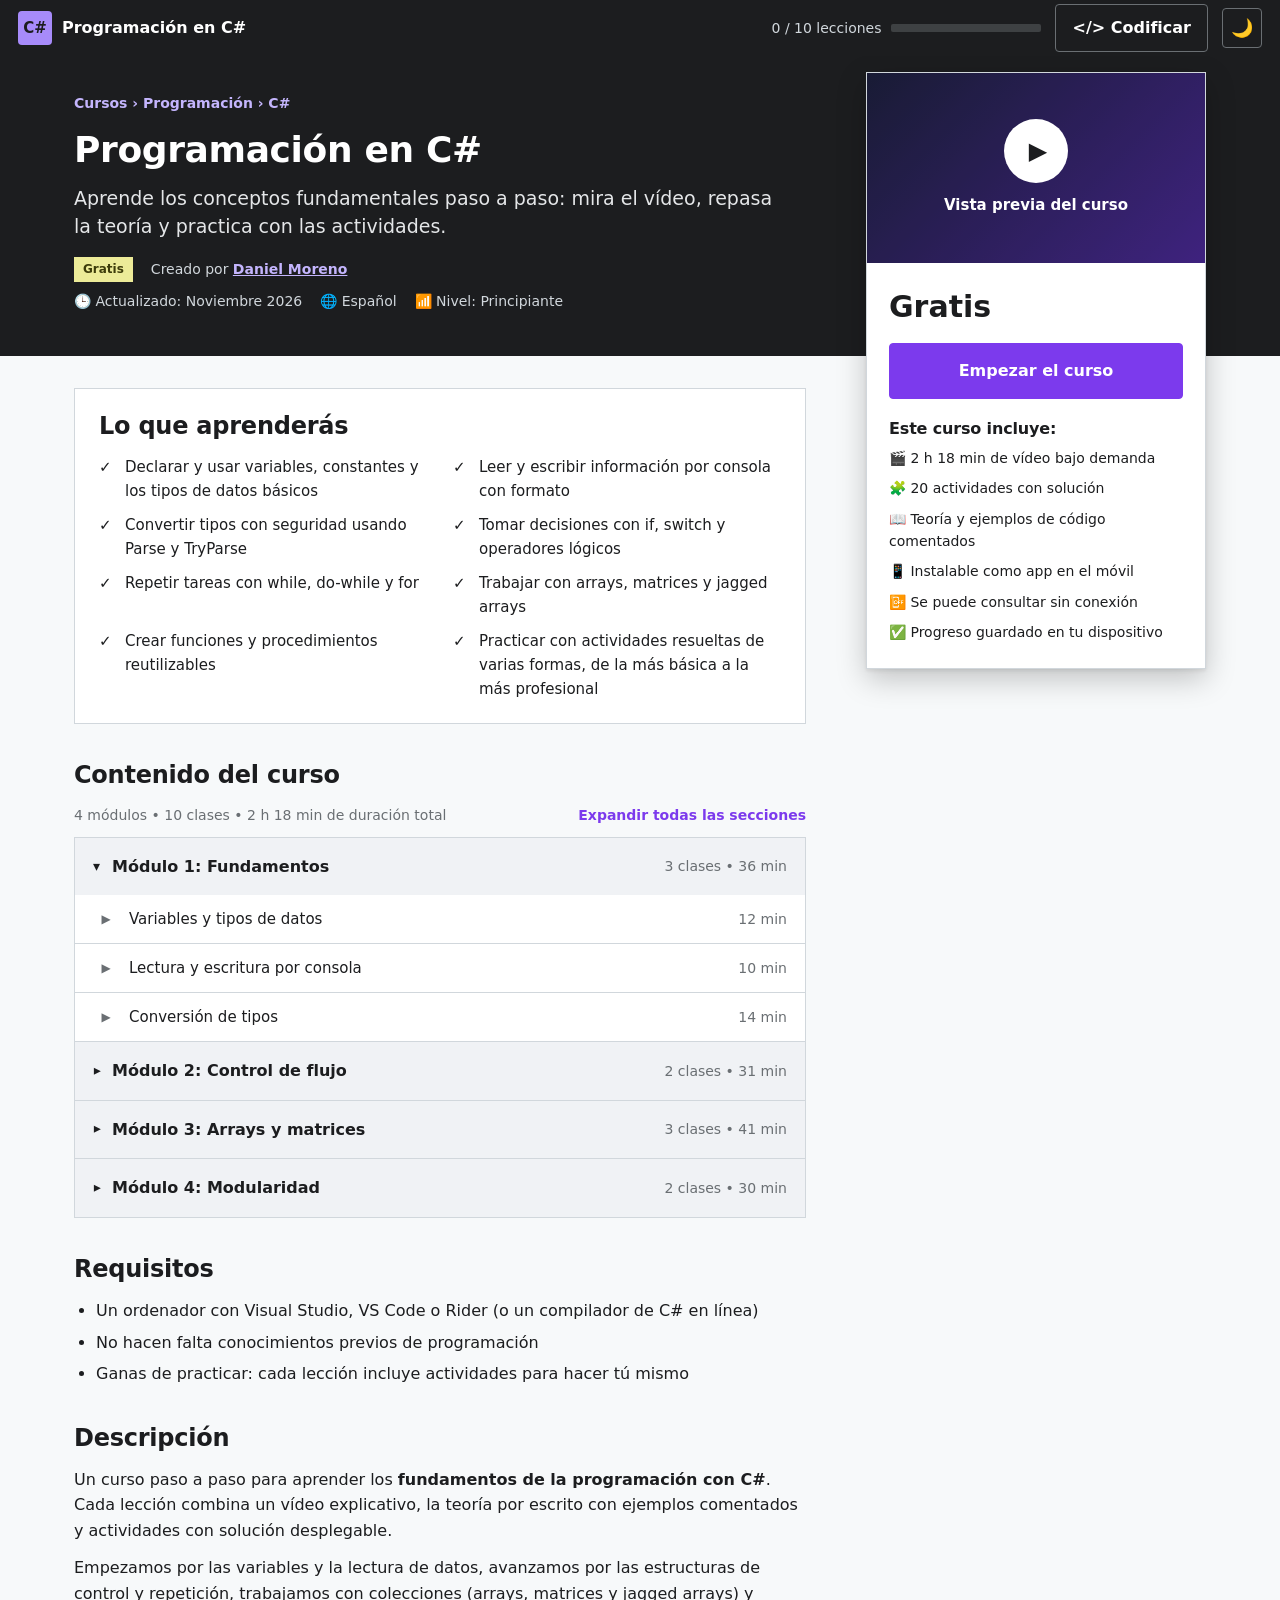
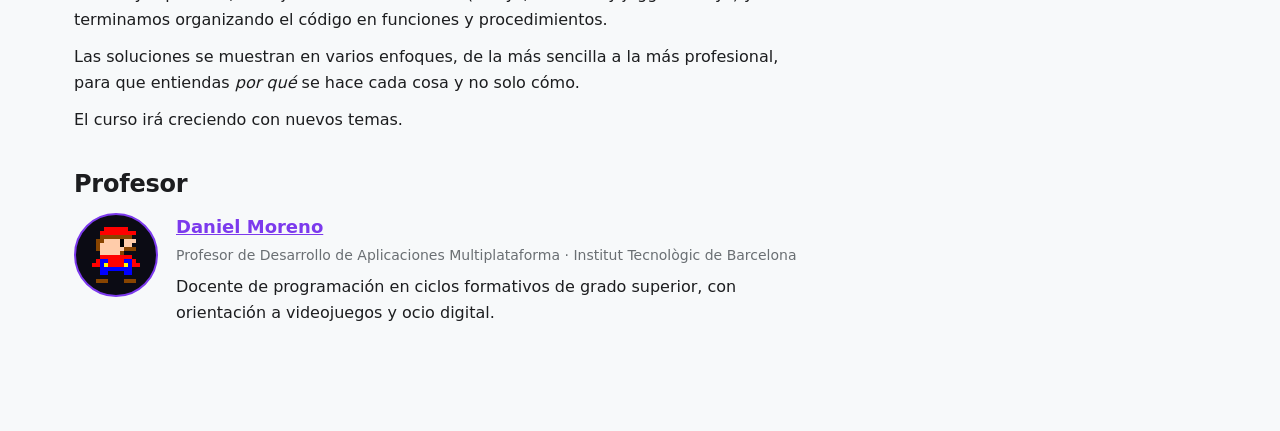
==== index.html @ 10cb99f5 "Perfil arcade del profesor: Mario, sonido de moneda y barras de estadísticas Co-Authored-By: Claude " ====
<!DOCTYPE html>
<html lang="es" data-theme="light">
<head>
  <meta charset="utf-8">
  <meta name="viewport" content="width=device-width, initial-scale=1">
  <title>Programación en C# · Curso</title>
  <meta name="description" content="Curso de programación en C# con vídeos, teoría y actividades resueltas.">
  <!-- PWA: manifiesto (nombre, iconos, colores) + iconos para navegador e iOS -->
  <link rel="manifest" href="manifest.webmanifest">
  <meta name="theme-color" content="#1c1d1f">
  <link rel="icon" href="icons/favicon.svg" type="image/svg+xml">
  <link rel="apple-touch-icon" href="icons/apple-touch-icon.png">
  <meta name="mobile-web-app-capable" content="yes">
  <meta name="apple-mobile-web-app-capable" content="yes">
  <meta name="apple-mobile-web-app-title" content="Prog. C#">
  <link rel="stylesheet" href="css/styles.css">
  <link rel="stylesheet" href="css/theme.css">
  <link rel="stylesheet" href="css/home.css">
  <link rel="stylesheet" href="css/playground.css">
  <link rel="stylesheet" href="css/codeview.css">
  <link rel="stylesheet" href="css/profile.css">
</head>
<body>
  <!--
    El HTML solo define el ESQUELETO (cabecera, menú lateral y zona de contenido).
    Todo lo demás se genera con JavaScript a partir de data/course.js.
    Ventaja: añadir una lección = editar un archivo de datos, no maquetar HTML.
  -->
  <header class="topbar">
    <button class="icon-btn" id="menuBtn" type="button" aria-label="Abrir índice del curso" aria-expanded="false">☰</button>
    <a class="brand" href="#inicio" aria-label="Ir a la página del curso">
      <div class="brand-logo" aria-hidden="true">C#</div>
      <div class="brand-title" id="brandTitle">Curso</div>
    </a>
    <div class="topbar-spacer"></div>
    <div class="progress-wrap" title="Progreso del curso">
      <span class="progress-label" id="progressLabel">0 / 0</span>
      <div class="progress" role="progressbar" aria-label="Progreso del curso" aria-valuemin="0" aria-valuemax="100" aria-valuenow="0" id="progressBar"><span id="progressFill"></span></div>
    </div>
    <a class="btn code-btn" id="codeBtn" href="#codificar" title="Abrir el editor de C# a pantalla completa">&lt;/&gt; Codificar</a>
    <button class="btn install-btn" id="installBtn" type="button" hidden>⬇ Instalar app</button>
    <button class="icon-btn" id="themeBtn" type="button" aria-label="Cambiar entre tema claro y oscuro">🌙</button>
  </header>

  <!-- Página de inicio del curso (estilo Udemy). Se rellena desde app.js -->
  <div id="home" class="home" hidden></div>

  <!-- Vista «Codificar»: editor de C# a pantalla completa (js/codeview.js) -->
  <div id="codeview" class="codeview" hidden></div>

  <div class="layout">
    <nav class="sidebar" id="sidebar" aria-label="Índice del curso">
      <div class="sidebar-head"><a class="back-home" href="#inicio">← Página del curso</a><h2>Contenido del curso</h2><p class="course-sub" id="courseSub"></p></div>
      <div id="modules"></div>
      <div class="sidebar-foot">
        <button class="link-btn" id="resetBtn" type="button">Reiniciar mi progreso</button>
      </div>
    </nav>
    <div class="backdrop" id="backdrop"></div>

    <main class="content" id="content" tabindex="-1">
      <div class="content-inner" id="lesson">
        <noscript>Esta web necesita JavaScript para mostrar el curso.</noscript>
      </div>
    </main>

    <!-- Panel "Practicar": editor + consola de C# en el lateral derecho (js/playground.js) -->
    <aside class="playground" id="playground" aria-label="Editor de C#" hidden>
      <div class="pg-resize" id="pgResize" role="separator" aria-orientation="vertical" aria-label="Cambiar ancho del panel"></div>
      <div class="pg-head">
        <strong>▶ Probar código</strong>
        <span class="pg-spacer"></span>
        <button class="btn pg-expand" id="pgExpand" type="button" title="Abrir este código en el editor a pantalla completa">↗ Codificar</button>
        <button class="btn primary pg-run" id="pgRun" type="button" title="Ejecutar (Ctrl+Intro)">▶ Ejecutar</button>
        <button class="icon-btn pg-x" id="pgClose" type="button" aria-label="Cerrar el editor">✕</button>
      </div>
      <div class="pg-editor">
        <pre class="pg-hl" id="pgHl" aria-hidden="true"></pre>
        <textarea id="pgCode" spellcheck="false" autocomplete="off" autocapitalize="off" aria-label="Código C#"></textarea>
      </div>
      <details class="pg-stdin" id="pgStdinBox">
        <summary>Entrada del programa (para <code>Console.ReadLine</code>)</summary>
        <textarea id="pgStdin" rows="3" spellcheck="false" placeholder="Una línea por cada ReadLine()…"></textarea>
      </details>
      <div class="pg-out-head"><span>Salida</span><span id="pgMeta"></span><button class="link-btn" id="pgReset" type="button">Borrar código</button></div>
      <pre class="pg-out" id="pgOut" aria-live="polite">Pulsa «Ejecutar» (o Ctrl+Intro) para compilar y ejecutar tu código.</pre>
      <div class="pg-foot">El código se envía a un servicio externo (Judge0) para compilarse. No escribas datos personales.</div>
    </aside>
  </div>

  <!-- Orden importante: primero los datos (COURSE) y después la lógica que los usa -->
  <script src="data/course.js"></script>
  <script src="js/editor-kit.js"></script>
  <script src="js/codeview.js"></script>
  <script src="js/profile.js"></script>
  <script src="js/app.js"></script>
  <script src="js/playground.js"></script>
</body>
</html>
---- css/styles.css ----
/* =====================================================================
   css/styles.css
   Idea clave: TODOS los colores son variables CSS (--nombre).
   Para el modo oscuro solo redefinimos las variables en [data-theme="dark"].
   Así no hay que duplicar reglas: cambiar de tema = cambiar un atributo.
   ===================================================================== */

:root {
  --bg: #f6f7fb;
  --surface: #ffffff;
  --surface-2: #eef0f7;
  --text: #1c2033;
  --muted: #5d647d;
  --border: #dde1ee;
  --accent: #4f46e5;
  --accent-soft: #e8e7fd;
  --ok: #138a52;
  --ok-soft: #dcf5e8;
  --warn: #b45309;
  --warn-soft: #fdf0d9;
  --code-bg: #14172b;
  --code-text: #e6e9f5;
  --tok-kw: #c4a2ff;
  --tok-str: #8fe0a7;
  --tok-num: #ffb86b;
  --tok-com: #7a82a6;
  --tok-type: #7dd3fc;
  --tok-fn: #ffe08a;
  --radius: 12px;
  --header-h: 60px;
  --sidebar-w: 340px;
  --shadow: 0 1px 2px rgba(20, 23, 43, 0.06), 0 4px 16px rgba(20, 23, 43, 0.05);
  color-scheme: light;
}

[data-theme="dark"] {
  --bg: #0f1120;
  --surface: #181b30;
  --surface-2: #20243d;
  --text: #e8eaf6;
  --muted: #9aa2c4;
  --border: #2b3052;
  --accent: #8b87ff;
  --accent-soft: #272a52;
  --ok: #4ade99;
  --ok-soft: #12362a;
  --warn: #fbbf5a;
  --warn-soft: #3a2c12;
  --code-bg: #0b0d1a;
  --shadow: 0 1px 2px rgba(0, 0, 0, 0.4), 0 4px 16px rgba(0, 0, 0, 0.3);
  color-scheme: dark;
}

* { box-sizing: border-box; }
html { scroll-behavior: smooth; }
body {
  margin: 0;
  background: var(--bg);
  color: var(--text);
  font: 16px/1.6 system-ui, -apple-system, "Segoe UI", Roboto, sans-serif;
}
h1, h2, h3, h4 { line-height: 1.25; margin: 0 0 .5em; }
a { color: var(--accent); }
button { font: inherit; color: inherit; cursor: pointer; }
:focus-visible { outline: 3px solid var(--accent); outline-offset: 2px; border-radius: 6px; }

/* ---------------------------- Cabecera ---------------------------- */
.topbar {
  position: sticky; top: 0; z-index: 30;
  height: var(--header-h);
  display: flex; align-items: center; gap: 14px;
  padding: 0 18px;
  background: var(--surface);
  border-bottom: 1px solid var(--border);
}
.brand { display: flex; align-items: center; gap: 10px; min-width: 0; }
.brand-logo {
  flex: none; width: 34px; height: 34px; border-radius: 9px;
  display: grid; place-items: center;
  background: var(--accent); color: #fff; font-weight: 800; font-size: 15px;
}
.brand-title { font-weight: 700; white-space: nowrap; overflow: hidden; text-overflow: ellipsis; }
.topbar-spacer { flex: 1; }

.progress-wrap { display: flex; align-items: center; gap: 10px; font-size: 14px; color: var(--muted); }
.progress { width: 150px; height: 8px; background: var(--surface-2); border-radius: 99px; overflow: hidden; }
.progress > span { display: block; height: 100%; width: 0; background: var(--ok); transition: width .4s ease; }

.icon-btn {
  width: 40px; height: 40px; border-radius: 10px;
  border: 1px solid var(--border); background: var(--surface);
  display: grid; place-items: center; font-size: 18px;
}
.icon-btn:hover { background: var(--surface-2); }
.install-btn { padding: 7px 12px; font-size: 14px; }
.install-btn[hidden] { display: none; }

/* ---------------------------- Layout ---------------------------- */
.layout { display: grid; grid-template-columns: var(--sidebar-w) 1fr; min-height: calc(100vh - var(--header-h)); }

.sidebar {
  position: sticky; top: var(--header-h);
  height: calc(100vh - var(--header-h));
  overflow-y: auto;
  background: var(--surface);
  border-right: 1px solid var(--border);
  display: flex; flex-direction: column;
}
.sidebar-head { padding: 18px 18px 8px; }
.sidebar-head h2 { font-size: 15px; text-transform: uppercase; letter-spacing: .06em; color: var(--muted); margin: 0; }

.course-sub { margin: 6px 0 4px; font-size: 14px; color: var(--muted); line-height: 1.45; }

.module { border-top: 1px solid var(--border); }
.module summary {
  list-style: none; cursor: pointer;
  display: flex; align-items: center; gap: 10px;
  padding: 14px 18px; font-weight: 700;
  background: var(--surface-2);
}
.module summary::-webkit-details-marker { display: none; }
.module summary::before { content: "▸"; color: var(--muted); transition: transform .2s; }
.module[open] summary::before { transform: rotate(90deg); }
.module .count { margin-left: auto; font-size: 13px; font-weight: 600; color: var(--muted); }

.lesson-link {
  display: flex; align-items: flex-start; gap: 12px;
  padding: 12px 18px; text-decoration: none; color: var(--text);
  border-left: 4px solid transparent;
}
.lesson-link:hover { background: var(--surface-2); }
.lesson-link.active { background: var(--accent-soft); border-left-color: var(--accent); }
.lesson-link .tick {
  flex: none; width: 22px; height: 22px; margin-top: 1px;
  border-radius: 50%; border: 2px solid var(--border);
  display: grid; place-items: center; font-size: 13px; color: transparent;
}
.lesson-link.done .tick { background: var(--ok); border-color: var(--ok); color: #fff; }
.lesson-link .info { display: flex; flex-direction: column; min-width: 0; }
.lesson-link .name { font-size: 15px; line-height: 1.35; }
.lesson-link .meta { font-size: 13px; color: var(--muted); }

.sidebar-foot { margin-top: auto; padding: 14px 18px; border-top: 1px solid var(--border); }
.link-btn { background: none; border: 0; color: var(--muted); font-size: 13px; text-decoration: underline; padding: 0; }
.link-btn:hover { color: var(--text); }

.backdrop { display: none; }

/* ---------------------------- Contenido ---------------------------- */
.content { padding: 24px; min-width: 0; }
.content-inner { max-width: 940px; margin: 0 auto; }

.crumbs { font-size: 14px; color: var(--muted); margin-bottom: 8px; }

.video-box {
  position: relative; aspect-ratio: 16 / 9;
  border-radius: var(--radius); overflow: hidden;
  background: #000; box-shadow: var(--shadow);
}
.video-box iframe { position: absolute; inset: 0; width: 100%; height: 100%; border: 0; }
.video-placeholder {
  position: absolute; inset: 0; padding: 24px; text-align: center;
  display: flex; flex-direction: column; align-items: center; justify-content: center; gap: 10px;
  background: linear-gradient(135deg, #1e2140, #2d2f6b); color: #e8eaf6;
}
.video-placeholder .play {
  width: 76px; height: 76px; border-radius: 50%;
  background: rgba(255, 255, 255, .14); display: grid; place-items: center; font-size: 32px;
}
.video-placeholder small { max-width: 460px; color: #b9bfe0; }
.video-placeholder code { background: rgba(255, 255, 255, .12); color: #fff; }
.video-tools { margin-top: 8px; font-size: 14px; }

.lesson-head { display: flex; flex-wrap: wrap; align-items: center; gap: 12px; margin: 20px 0 6px; }
.lesson-head h1 { font-size: 28px; margin: 0; flex: 1 1 320px; }

.btn {
  display: inline-flex; align-items: center; gap: 8px;
  padding: 10px 16px; border-radius: 10px;
  border: 1px solid var(--border); background: var(--surface); font-weight: 600;
  text-decoration: none; color: var(--text);
}
.btn:hover { background: var(--surface-2); }
.btn.primary { background: var(--accent); border-color: var(--accent); color: #fff; }
.btn.primary:hover { filter: brightness(1.08); background: var(--accent); }
.btn.ok { background: var(--ok-soft); border-color: var(--ok); color: var(--ok); }
.btn[aria-disabled="true"] { opacity: .4; pointer-events: none; }

.goals { background: var(--surface); border: 1px solid var(--border); border-radius: var(--radius); padding: 14px 20px; margin: 14px 0; }
.goals h3 { font-size: 15px; margin-bottom: 6px; }
.goals ul { margin: 0; padding-left: 20px; }

/* Pestañas */
.tabs { display: flex; gap: 4px; border-bottom: 2px solid var(--border); margin-top: 24px; }
.tab {
  background: none; border: 0; padding: 12px 18px; font-weight: 700; color: var(--muted);
  border-bottom: 3px solid transparent; margin-bottom: -2px;
}
.tab:hover { color: var(--text); }
.tab[aria-selected="true"] { color: var(--accent); border-bottom-color: var(--accent); }
.tab .badge { margin-left: 6px; background: var(--accent-soft); color: var(--accent); border-radius: 99px; padding: 1px 8px; font-size: 13px; }

.panel { padding: 22px 0; }
.panel[hidden] { display: none; }

/* Teoría */
.theory h4 { margin-top: 1.4em; }
.theory ul, .theory ol { padding-left: 22px; }
.theory li { margin: 4px 0; }
.theory code, .statement code, .note code {
  background: var(--surface-2); border: 1px solid var(--border);
  padding: 1px 6px; border-radius: 6px; font-size: .9em;
}
code, pre, kbd { font-family: ui-monospace, "Cascadia Code", "Fira Code", Consolas, monospace; }
kbd { background: var(--surface-2); border: 1px solid var(--border); border-bottom-width: 2px; border-radius: 5px; padding: 0 6px; font-size: .85em; }

.table-wrap { overflow-x: auto; margin: 14px 0; border: 1px solid var(--border); border-radius: 10px; }
table { border-collapse: collapse; width: 100%; background: var(--surface); }
th, td { padding: 10px 14px; text-align: left; border-bottom: 1px solid var(--border); font-size: 15px; vertical-align: top; }
th { background: var(--surface-2); font-size: 13px; text-transform: uppercase; letter-spacing: .04em; color: var(--muted); }
tr:last-child td { border-bottom: 0; }

.callout { background: var(--accent-soft); border-left: 4px solid var(--accent); padding: 12px 16px; border-radius: 8px; margin: 16px 0; font-size: 15px; }
.callout.warn { background: var(--warn-soft); border-left-color: var(--warn); }

.example { margin: 26px 0; }
.example h3 { font-size: 18px; }
.note { color: var(--muted); font-size: 15px; margin: 8px 0 0; }

/* Bloques de código */
.code { border-radius: 10px; overflow: hidden; background: var(--code-bg); margin: 10px 0; box-shadow: var(--shadow); }
.code-bar {
  display: flex; align-items: center; justify-content: space-between;
  padding: 6px 10px 6px 14px; background: rgba(255, 255, 255, .06);
  color: #aab1d6; font-size: 12px; letter-spacing: .06em; text-transform: uppercase;
}
.copy { background: rgba(255, 255, 255, .1); border: 0; color: #e8eaf6; border-radius: 6px; padding: 4px 10px; font-size: 12px; }
.copy:hover { background: rgba(255, 255, 255, .2); }
.code pre { margin: 0; padding: 14px 16px; overflow-x: auto; color: var(--code-text); font-size: 14px; line-height: 1.55; tab-size: 4; }
.tok-kw { color: var(--tok-kw); }
.tok-s { color: var(--tok-str); }
.tok-n { color: var(--tok-num); }
.tok-c { color: var(--tok-com); font-style: italic; }
.tok-t { color: var(--tok-type); }
.tok-f { color: var(--tok-fn); }

pre.inline-pre, pre.salida {
  background: var(--surface-2); border: 1px solid var(--border);
  padding: 10px 14px; border-radius: 8px; overflow-x: auto; font-size: 14px; margin: 10px 0;
}

/* Actividades */
.activity { background: var(--surface); border: 1px solid var(--border); border-radius: var(--radius); padding: 20px; margin-bottom: 20px; box-shadow: var(--shadow); }
.activity-head { display: flex; flex-wrap: wrap; align-items: center; gap: 10px; margin-bottom: 8px; }
.activity-head .num { font-size: 12px; font-weight: 800; letter-spacing: .08em; text-transform: uppercase; color: var(--accent); }
.activity-head h3 { margin: 0; font-size: 20px; flex: 1 1 200px; }
.level { font-size: 13px; font-weight: 700; padding: 3px 10px; border-radius: 99px; background: var(--surface-2); white-space: nowrap; }
.level.l1 { background: var(--ok-soft); color: var(--ok); }
.level.l2 { background: var(--warn-soft); color: var(--warn); }
.level.l3 { background: #fde4e4; color: #b42318; }
[data-theme="dark"] .level.l3 { background: #3d1a1a; color: #ff8a80; }
.statement p { margin: .5em 0; }
.statement ul, .statement ol { padding-left: 22px; }
.expected-label { font-size: 13px; font-weight: 700; color: var(--muted); margin: 12px 0 0; text-transform: uppercase; letter-spacing: .05em; }

details.fold { border: 1px solid var(--border); border-radius: 10px; margin-top: 12px; background: var(--surface); }
details.fold > summary { cursor: pointer; padding: 11px 16px; font-weight: 700; list-style: none; }
details.fold > summary::-webkit-details-marker { display: none; }
details.fold > summary::after { content: "＋"; float: right; color: var(--muted); }
details.fold[open] > summary::after { content: "－"; }
details.fold > .fold-body { padding: 4px 16px 16px; }
details.fold.solution { border-color: var(--ok); }
details.fold.solution > summary { color: var(--ok); background: var(--ok-soft); border-radius: 9px; }
details.fold.solution[open] > summary { border-bottom-left-radius: 0; border-bottom-right-radius: 0; }
.variant { margin-top: 14px; }
.variant h4 { font-size: 15px; margin-bottom: 4px; }

.lesson-nav { display: flex; justify-content: space-between; gap: 12px; margin-top: 32px; padding-top: 20px; border-top: 1px solid var(--border); flex-wrap: wrap; }

.empty { text-align: center; padding: 40px 0; color: var(--muted); }

/* ---------------------------- Móvil ---------------------------- */
@media (max-width: 900px) {
  .layout { grid-template-columns: 1fr; }
  .sidebar {
    position: fixed; z-index: 40; left: 0; top: var(--header-h); bottom: 0; height: auto;
    width: min(88vw, 360px); transform: translateX(-100%); transition: transform .25s ease;
  }
  body.menu-open .sidebar { transform: none; box-shadow: 8px 0 30px rgba(0, 0, 0, .3); }
  body.menu-open .backdrop { display: block; position: fixed; inset: var(--header-h) 0 0 0; background: rgba(0, 0, 0, .45); z-index: 35; }
  .progress { width: 80px; }
  .progress-label { display: none; }
  .content { padding: 14px; }
  .lesson-head h1 { font-size: 23px; }
  .brand-title { max-width: 40vw; }
}

@media (prefers-reduced-motion: reduce) {
  * { transition: none !important; scroll-behavior: auto !important; }
}
---- css/theme.css ----
/* =====================================================================
   css/theme.css · DISEÑO "PLATAFORMA DE CURSOS" (tipo Udemy/Coursera)
   ---------------------------------------------------------------------
   Se carga DESPUÉS de styles.css y sobrescribe lo que haga falta:
   styles.css = estructura y componentes · theme.css = aspecto.
   Para cambiar de diseño en el futuro basta con sustituir este archivo.
   ===================================================================== */

:root {
  --bg: #f7f9fa; --surface: #ffffff; --surface-2: #f0f2f5; --text: #1c1d1f; --muted: #6a6f73;
  --border: #d1d7dc; --accent: #7c3aed; --accent-soft: #efe7fd; --ok: #1e7a4c; --ok-soft: #dff3e8;
  --radius: 4px; --shadow: none; --header-h: 56px; --sidebar-w: 360px;
}
[data-theme="dark"] {
  --bg: #121214; --surface: #1c1d1f; --surface-2: #2d2f31; --text: #f4f4f5; --muted: #a1a6ab;
  --border: #3e4143; --accent: #b794f6; --accent-soft: #2c2342;
}
.topbar { background: #1c1d1f; color: #fff; border-bottom: 0; }
.brand-logo { border-radius: 4px; background: #a78bfa; color: #1c1d1f; }
.progress-wrap { color: #d1d7dc; }
.progress { background: #3e4143; border-radius: 2px; }
.progress > span { background: #a78bfa; }
.icon-btn { background: transparent; border-color: #6a6f73; color: #fff; border-radius: 4px; }
.icon-btn:hover { background: #3e4143; }
h1, h2, h3, h4 { letter-spacing: -.01em; }
.lesson-head h1 { font-size: 30px; font-weight: 800; }
.btn { border-radius: 4px; border-color: #1c1d1f; font-weight: 700; }
[data-theme="dark"] .btn { border-color: #d1d7dc; }
.btn.primary { background: #7c3aed; border-color: #7c3aed; color: #fff; }
.btn.ok { background: var(--ok-soft); border-color: var(--ok); color: var(--ok); }
.video-box { border-radius: 0; box-shadow: none; }
.goals { border-radius: 4px; border: 1px solid var(--border); }
.tab { text-transform: none; font-size: 16px; }
.activity { box-shadow: none; border-radius: 4px; }
.code { border-radius: 4px; box-shadow: none; }
.module summary { background: var(--surface-2); font-size: 15px; }
.lesson-link.active { background: var(--accent-soft); border-left-color: var(--accent); }
.lesson-link .tick { border-radius: 3px; }
@media (min-width: 901px) {
  /* Índice a la IZQUIERDA (columna por defecto de styles.css); el contenido ocupa el resto */
  .layout { grid-template-columns: var(--sidebar-w) minmax(0, 1fr); }
  .content { padding: 0 0 40px; }
  /* Índice oculto: el contenido pasa a ocupar todo el ancho */
  body.sidebar-collapsed .layout { grid-template-columns: minmax(0, 1fr); }
  body.sidebar-collapsed .sidebar { display: none; }
  .content-inner { max-width: none; }
  /* Franja oscura detrás del vídeo, como en Udemy */
  .content-inner > .crumbs { background: #1c1d1f; color: #d1d7dc; margin: 0; padding: 18px 32px 0; }
  .content-inner > .video-box { margin: 0; width: 100%; max-height: 62vh; aspect-ratio: 16 / 9; }
  .content-inner > .video-tools { margin: 0; padding: 8px 32px; background: #1c1d1f; color: #d1d7dc; }
  .content-inner > .video-tools a { color: #c4b5fd; }
  .content-inner > *:not(.crumbs):not(.video-box):not(.video-tools) { margin-left: max(32px, calc((100% - 880px) / 2)); margin-right: max(32px, calc((100% - 880px) / 2)); max-width: none; }
}


/* Botón "Instalar app" sobre la cabecera oscura */
.install-btn { background: transparent; color: #fff; border-color: #6a6f73; }
.install-btn:hover { background: #3e4143; }
[data-theme="dark"] .install-btn { border-color: #6a6f73; }

/* Móvil: el marcador de vídeo es pequeño; ocultamos el texto largo y reducimos el icono */
@media (max-width: 600px) {
  .video-placeholder small { display: none; }
  .video-placeholder .play { width: 52px; height: 52px; font-size: 22px; }
}
---- css/home.css ----
/* =====================================================================
   css/home.css · PÁGINA DE INICIO DEL CURSO (estilo ficha de curso tipo Udemy)
   ---------------------------------------------------------------------
   Estructura: franja oscura (hero) + rejilla de 2 columnas.
   La tarjeta lateral se "sube" sobre la franja con un margen negativo y se
   queda fija (position: sticky) al hacer scroll. En móvil se apila.
   ===================================================================== */

.home[hidden] { display: none; }
body.view-home .layout { display: none; }
body.view-home #menuBtn { display: none; }
body.view-home { padding-bottom: 0; }

.brand { text-decoration: none; color: inherit; }
.back-home { display: inline-block; margin-bottom: 8px; font-size: 14px; font-weight: 700; text-decoration: none; }
.back-home:hover { text-decoration: underline; }

.wrap { max-width: 1180px; margin: 0 auto; padding: 0 24px; }

/* ---------------------------- Franja oscura ---------------------------- */
.hero { background: #1c1d1f; color: #fff; padding: 36px 0 44px; }
.hero-inner { padding-right: 400px; }           /* deja sitio a la tarjeta lateral */
.hero-crumbs { font-size: 14px; font-weight: 700; color: #c4b5fd; margin-bottom: 14px; }
.hero h1 { font-size: 36px; line-height: 1.2; color: #fff; margin: 0 0 12px; font-weight: 800; }
.hero .sub { font-size: 19px; line-height: 1.5; color: #e4e6e8; margin: 0 0 16px; max-width: 700px; }
.hero-meta { display: flex; flex-wrap: wrap; align-items: center; gap: 6px 18px; font-size: 14px; color: #d1d7dc; margin-top: 8px; }
.hero-meta strong { color: #c4b5fd; }
.badge-free { background: #eceb98; color: #3d3c0a; font-weight: 800; font-size: 12px; padding: 3px 9px; }

/* ---------------------------- Rejilla ---------------------------- */
.home-grid { display: grid; grid-template-columns: minmax(0, 1fr) 340px; column-gap: 60px; align-items: start; }
.home-main { grid-column: 1; grid-row: 1; padding: 32px 0 70px; min-width: 0; }

.buy-card {
  grid-column: 2; grid-row: 1;
  margin-top: -300px;                      /* sube sobre la franja oscura */
  position: sticky; top: calc(var(--header-h) + 16px);
  background: var(--surface); color: var(--text);
  border: 1px solid var(--border);
  box-shadow: 0 2px 4px rgba(0, 0, 0, .08), 0 10px 28px rgba(0, 0, 0, .22);
  z-index: 5;
}
.preview {
  position: relative; display: flex; flex-direction: column; align-items: center; justify-content: center; gap: 10px;
  aspect-ratio: 16 / 9; text-decoration: none; color: #fff;
  background: linear-gradient(135deg, #1e2140, #4c2a9a);
}
.preview::after { content: ""; position: absolute; inset: 0; background: rgba(0, 0, 0, .18); transition: background .2s; }
.preview:hover::after { background: rgba(0, 0, 0, .05); }
.preview .play, .preview-label { position: relative; z-index: 1; }
.preview .play { width: 64px; height: 64px; border-radius: 50%; background: #fff; color: #1c1d1f; display: grid; place-items: center; font-size: 24px; padding-left: 4px; }
.preview-label { font-weight: 700; font-size: 15px; }

.buy-body { padding: 20px 22px 24px; }
.buy-body .free { font-size: 30px; font-weight: 800; margin-bottom: 12px; }
.mini-progress { height: 8px; background: var(--surface-2); border-radius: 2px; overflow: hidden; }
.mini-progress span { display: block; height: 100%; background: #7c3aed; }
.mini-label { font-size: 13px; color: var(--muted); margin: 6px 0 12px; }
.btn.big { display: flex; justify-content: center; width: 100%; padding: 14px 16px; font-size: 16px; text-align: center; }
.buy-body h3 { font-size: 16px; margin: 20px 0 8px; }
.includes { list-style: none; margin: 0; padding: 0; font-size: 14px; display: grid; gap: 8px; }

/* ---------------------------- Bloques ---------------------------- */
.home-main h2 { font-size: 24px; font-weight: 800; margin: 0 0 14px; }
.learn { border: 1px solid var(--border); padding: 22px 24px; margin-bottom: 36px; background: var(--surface); }
.learn ul { list-style: none; margin: 0; padding: 0; display: grid; grid-template-columns: 1fr 1fr; gap: 10px 26px; }
.learn li { position: relative; padding-left: 26px; font-size: 15px; }
.learn li::before { content: "✓"; position: absolute; left: 0; top: 0; font-weight: 800; color: var(--text); }

.syllabus { margin-bottom: 36px; }
.syl-head { display: flex; flex-wrap: wrap; justify-content: space-between; align-items: center; gap: 8px; font-size: 14px; margin-bottom: 10px; color: var(--muted); }
.syl-head .link-btn { color: var(--accent); font-weight: 700; font-size: 14px; text-decoration: none; }
.syl-head .link-btn:hover { text-decoration: underline; }
.syl-list { border: 1px solid var(--border); background: var(--surface); }
.syl-sec + .syl-sec { border-top: 1px solid var(--border); }
.syl-sec summary {
  list-style: none; cursor: pointer; display: flex; align-items: center; gap: 12px;
  padding: 16px 18px; background: var(--surface-2); font-weight: 700;
}
.syl-sec summary::-webkit-details-marker { display: none; }
.syl-sec summary::before { content: "▾"; font-size: 14px; transition: transform .2s; transform: rotate(-90deg); }
.syl-sec[open] summary::before { transform: none; }
.syl-sec summary .n { flex: 1; }
.syl-sec summary .c { font-size: 14px; font-weight: 400; color: var(--muted); white-space: nowrap; }
.syl-lesson {
  display: flex; align-items: center; gap: 14px; padding: 12px 18px 12px 22px;
  text-decoration: none; color: var(--text); font-size: 15px;
}
.syl-lesson + .syl-lesson { border-top: 1px solid var(--border); }
.syl-lesson:hover { background: var(--accent-soft); }
.syl-lesson .ico { width: 18px; text-align: center; font-size: 12px; color: var(--muted); }
.syl-lesson.done .ico { color: #1e7a4c; font-weight: 800; font-size: 14px; }
.syl-lesson .t { flex: 1; text-decoration: underline; text-decoration-color: transparent; }
.syl-lesson:hover .t { text-decoration-color: currentColor; }
.syl-lesson .d { font-size: 14px; color: var(--muted); }

.block { margin-bottom: 36px; }
.plain { margin: 0; padding-left: 22px; }
.plain li { margin: 6px 0; }
.description p { margin: 0 0 12px; font-size: 16px; }

.inst-card { display: flex; gap: 18px; align-items: flex-start; }
.avatar { flex: none; width: 84px; height: 84px; border-radius: 50%; background: #7c3aed; color: #fff; display: grid; place-items: center; font-size: 36px; font-weight: 800; }
.inst-name { font-size: 18px; font-weight: 800; color: var(--accent); text-decoration: underline; }
.inst-role { font-size: 14px; color: var(--muted); margin: 2px 0 8px; }
.inst-card p { margin: 0; }

/* ---------------------------- Tablet y móvil ---------------------------- */
@media (max-width: 960px) {
  .hero { padding: 26px 0 30px; }
  .hero-inner { padding-right: 24px; }
  .hero h1 { font-size: 28px; }
  .hero .sub { font-size: 16px; }
  .home-grid { grid-template-columns: minmax(0, 1fr); column-gap: 0; }
  .buy-card { grid-column: 1; grid-row: 1; margin-top: 0; position: static; margin-left: -24px; margin-right: -24px; border-left: 0; border-right: 0; box-shadow: none; }
  .home-main { grid-column: 1; grid-row: 2; padding-top: 28px; }
  .learn ul { grid-template-columns: 1fr; }
  .syl-sec summary { flex-wrap: wrap; }
}
---- css/playground.css ----
/* =====================================================================
   css/playground.css · Panel lateral "Practicar" (editor + consola)
   ---------------------------------------------------------------------
   Escritorio: tercera columna del grid .layout (a la derecha), fija al hacer scroll.
   Móvil: se abre como hoja que ocupa la parte inferior de la pantalla.
   ===================================================================== */

:root { --play-w: 480px; }

.playground[hidden] { display: none; }
.pg-expand { padding: 6px 10px; font-size: 13px; background: #2d2d44; color: #e4e6f0; border-color: #3a3a58; }
.pg-expand:hover { background: #3a3a58; }
body.view-home .playground { display: none; }

.playground {
  position: sticky; top: var(--header-h); align-self: start;
  height: calc(100vh - var(--header-h));
  display: flex; flex-direction: column;
  background: #1e1e2e; color: #e4e6f0; border-left: 1px solid #000; min-width: 0;
}

/* Asa para cambiar el ancho */
.pg-resize { position: absolute; left: -4px; top: 0; bottom: 0; width: 8px; cursor: col-resize; z-index: 3; touch-action: none; }
.pg-resize:hover, .pg-resize:active { background: rgba(124, 58, 237, .6); }

.pg-head { display: flex; align-items: center; gap: 8px; padding: 10px 12px; background: #151521; border-bottom: 1px solid #2d2d44; font-size: 14px; }
.pg-spacer { flex: 1; }
.pg-run { padding: 6px 14px; }
.pg-run:disabled { opacity: .7; cursor: wait; }
.pg-x { color: #e4e6f0; }

/* --- Editor: textarea transparente sobre un <pre> coloreado ---
   Ambos DEBEN compartir exactamente fuente, tamaño, interlineado y padding,
   si no el texto no coincidiría con los colores. */
.pg-editor { position: relative; flex: 1 1 55%; min-height: 120px; overflow: hidden; background: #1e1e2e; }
.pg-hl, #pgCode {
  position: absolute; inset: 0; margin: 0; padding: 12px 14px; border: 0;
  font: 13.5px/1.55 ui-monospace, "Cascadia Code", Consolas, Menlo, monospace;
  tab-size: 4; white-space: pre; overflow: auto; letter-spacing: 0; word-spacing: 0;
}
.pg-hl { color: #e4e6f0; pointer-events: none; overflow: hidden; }
#pgCode { background: transparent; color: transparent; caret-color: #fff; resize: none; outline: none; z-index: 1; -webkit-text-fill-color: transparent; }
#pgCode::selection { background: rgba(124, 58, 237, .45); -webkit-text-fill-color: transparent; }

/* Colores del resaltado dentro del panel (fondo oscuro siempre) */
.pg-hl .tok-kw { color: #c792ea; } .pg-hl .tok-t { color: #4ec9b0; } .pg-hl .tok-s { color: #ecc48d; }
.pg-hl .tok-n { color: #f78c6c; } .pg-hl .tok-c { color: #6a7a9a; font-style: italic; } .pg-hl .tok-f { color: #82aaff; }

.pg-stdin { background: #151521; border-top: 1px solid #2d2d44; font-size: 13px; }
.pg-stdin summary { cursor: pointer; padding: 8px 12px; color: #aab; }
.pg-stdin code { background: #2d2d44; color: #e4e6f0; padding: 1px 5px; border-radius: 3px; }
.pg-stdin textarea { display: block; width: 100%; box-sizing: border-box; background: #1e1e2e; color: #e4e6f0; border: 0; border-top: 1px solid #2d2d44; padding: 8px 12px; font: 13px/1.5 ui-monospace, Consolas, monospace; resize: vertical; }

.pg-out-head { display: flex; align-items: center; gap: 10px; padding: 6px 12px; background: #151521; border-top: 1px solid #2d2d44; font-size: 12px; text-transform: uppercase; letter-spacing: .06em; color: #aab; }
.pg-out-head #pgMeta { flex: 1; text-transform: none; letter-spacing: 0; opacity: .8; }
.pg-out-head .link-btn { color: #c4b5fd; font-size: 12px; text-transform: none; letter-spacing: 0; }

.pg-out { flex: 1 1 35%; min-height: 90px; margin: 0; padding: 12px 14px; overflow: auto; background: #0e0e18; color: #e4e6f0; font: 13.5px/1.5 ui-monospace, Consolas, Menlo, monospace; white-space: pre-wrap; word-break: break-word; }
.pg-out.ok { color: #9ef0b6; }
.pg-out.err { color: #ff9aa2; }
.pg-out.warn { color: #ffd479; }
.pg-out.wait { color: #aab; }
.pg-foot { padding: 6px 12px; font-size: 11px; color: #8a8fa8; background: #151521; border-top: 1px solid #2d2d44; }

/* Botón «▶ Probar» junto a «Copiar» en los bloques de código */
.code-actions { display: inline-flex; gap: 6px; }
.try { cursor: pointer; font: inherit; font-size: 12px; font-weight: 700; padding: 3px 10px; border-radius: 4px; border: 1px solid #7c3aed; background: #7c3aed; color: #fff; }
.try:hover { filter: brightness(1.1); }

/* Escritorio: tercera columna */
@media (min-width: 901px) {
  body.play-open .layout { grid-template-columns: var(--sidebar-w) minmax(0, 1fr) var(--play-w); }
  body.play-open.sidebar-collapsed .layout { grid-template-columns: minmax(0, 1fr) var(--play-w); }
  /* con el panel abierto, los márgenes laterales "centrados" del texto sobran */
  body.play-open .content-inner > *:not(.crumbs):not(.video-box):not(.video-tools) { margin-left: 24px; margin-right: 24px; }
}

/* Móvil: hoja inferior a pantalla casi completa */
@media (max-width: 900px) {
  .playground {
    position: fixed; z-index: 45; left: 0; right: 0; bottom: 0; top: calc(var(--header-h) + 8vh);
    height: calc(100dvh - var(--header-h) - 8vh); align-self: auto; border-left: 0; border-radius: 12px 12px 0 0; box-shadow: 0 -10px 30px rgba(0, 0, 0, .45);
  }
  .pg-resize { display: none; }
}
---- css/codeview.css ----
/* =====================================================================
   css/codeview.css · Vista «Codificar» (editor a pantalla completa, estilo dotnetfiddle)
   ---------------------------------------------------------------------
   El editor usa la misma técnica que el panel: <textarea> transparente sobre un
   <pre> coloreado. Gutter (números), <pre> y <textarea> comparten fuente,
   interlineado y padding vertical para que todo quede alineado línea a línea.
   ===================================================================== */

.codeview[hidden] { display: none; }
body.view-code .layout, body.view-code #home, body.view-code .playground { display: none !important; }
body.view-code #menuBtn { display: none; }
body.view-code { overflow: hidden; }

/* Botón «</> Codificar» de la cabecera */
.code-btn { background: transparent; color: #fff; border-color: #6a6f73; text-decoration: none; white-space: nowrap; }
.code-btn:hover { background: #3e4143; }
body.view-code .code-btn { background: #7c3aed; border-color: #7c3aed; }

.codeview {
  --cv-fs: 14px; --cv-lh: 1.6;
  display: flex; flex-direction: column; height: calc(100vh - var(--header-h)); background: #1e1e2e; color: #e4e6f0;
}

/* ---------- Barra de herramientas ---------- */
.cv-bar { display: flex; flex-wrap: wrap; align-items: center; gap: 8px; padding: 8px 14px; background: #151521; border-bottom: 1px solid #2d2d44; }
.cv-title { font-size: 15px; margin: 0 6px; }
.cv-title small { color: #a78bfa; font-weight: 600; margin-left: 4px; }
.cv-spacer { flex: 1; }
.cv-bar .btn { padding: 6px 12px; font-size: 13px; text-decoration: none; }
.cv-bar .cv-tool, .cv-bar .cv-back { background: #24243a; color: #e4e6f0; border-color: #3a3a58; cursor: pointer; }
.cv-bar .cv-tool:hover, .cv-bar .cv-back:hover { background: #30304d; }
.cv-bar .btn.primary { padding: 6px 18px; font-size: 14px; }
.cv-bar .btn:disabled { opacity: .7; cursor: wait; }
.cv-group { display: inline-flex; gap: 2px; }
.cv-select { max-width: 230px; background: #24243a; color: #e4e6f0; border: 1px solid #3a3a58; border-radius: 4px; padding: 6px 8px; font: inherit; font-size: 13px; cursor: pointer; }

/* ---------- Zona principal: editor | entrada+salida ---------- */
.cv-main { flex: 1; min-height: 0; display: grid; grid-template-columns: minmax(0, 1.5fr) minmax(300px, 1fr); }
.codeview.stacked .cv-main { grid-template-columns: minmax(0, 1fr); grid-template-rows: minmax(0, 1.4fr) minmax(0, 1fr); }

.cv-editor { display: flex; flex-direction: column; min-width: 0; min-height: 0; border-right: 1px solid #000; }
.codeview.stacked .cv-editor { border-right: 0; border-bottom: 1px solid #000; }
.cv-code { flex: 1; min-height: 0; display: flex; }

.cv-gutter, .cv-hl, #cvCode {
  margin: 0; padding: 12px 0; border: 0; box-sizing: border-box;
  font: var(--cv-fs)/var(--cv-lh) ui-monospace, "Cascadia Code", Consolas, Menlo, monospace;
  tab-size: 4; letter-spacing: 0; word-spacing: 0;
}
.cv-gutter { flex: none; min-width: 52px; padding-right: 12px; padding-left: 10px; text-align: right; color: #5b6385; background: #181826; overflow: hidden; user-select: none; white-space: pre; }
.cv-gutter span.bad { color: #fff; background: #dc2626; }

.cv-stack { position: relative; flex: 1; min-width: 0; }
.cv-hl, #cvCode { position: absolute; inset: 0; padding-left: 14px; padding-right: 14px; white-space: pre; overflow: auto; }
.cv-hl { color: #e4e6f0; pointer-events: none; overflow: hidden; }
#cvCode { background: transparent; color: transparent; -webkit-text-fill-color: transparent; caret-color: #fff; resize: none; outline: none; z-index: 1; }
#cvCode::selection { background: rgba(124, 58, 237, .45); -webkit-text-fill-color: transparent; }

.cv-hl .tok-kw { color: #c792ea; } .cv-hl .tok-t { color: #4ec9b0; } .cv-hl .tok-s { color: #ecc48d; }
.cv-hl .tok-n { color: #f78c6c; } .cv-hl .tok-c { color: #6a7a9a; font-style: italic; } .cv-hl .tok-f { color: #82aaff; }

.cv-status { display: flex; gap: 18px; padding: 4px 14px; font-size: 12px; background: #7c3aed; color: #fff; }
.cv-hints { margin-left: auto; opacity: .85; }

/* ---------- Entrada y salida ---------- */
.cv-side { display: flex; flex-direction: column; min-width: 0; min-height: 0; background: #151521; }
.cv-stdin { border-bottom: 1px solid #2d2d44; font-size: 13px; }
.cv-stdin summary { cursor: pointer; padding: 9px 14px; color: #c4c8e0; }
.cv-stdin small { color: #8a8fa8; }
.cv-stdin code { background: #2d2d44; padding: 1px 5px; border-radius: 3px; }
.cv-stdin textarea { display: block; width: 100%; box-sizing: border-box; background: #1e1e2e; color: #e4e6f0; border: 0; border-top: 1px solid #2d2d44; padding: 8px 14px; font: 13px/1.5 ui-monospace, Consolas, monospace; resize: vertical; }
.cv-out-head { display: flex; align-items: center; gap: 12px; padding: 7px 14px; font-size: 12px; text-transform: uppercase; letter-spacing: .06em; color: #aab; border-bottom: 1px solid #2d2d44; }
.cv-out-head #cvMeta { flex: 1; text-transform: none; letter-spacing: 0; opacity: .8; }
.cv-out-head .link-btn { color: #c4b5fd; font-size: 12px; text-transform: none; letter-spacing: 0; }
.cv-out { flex: 1; min-height: 0; margin: 0; padding: 14px; overflow: auto; background: #0e0e18; font: 14px/1.5 ui-monospace, Consolas, Menlo, monospace; white-space: pre-wrap; word-break: break-word; }
.cv-out.ok { color: #9ef0b6; } .cv-out.err { color: #ff9aa2; } .cv-out.warn { color: #ffd479; } .cv-out.wait { color: #aab; }
.cv-foot { padding: 6px 14px; font-size: 11px; color: #8a8fa8; border-top: 1px solid #2d2d44; }

/* ---------- Móvil ---------- */
@media (max-width: 900px) {
  .codeview { height: auto; min-height: calc(100vh - var(--header-h)); }
  body.view-code { overflow: auto; }
  .cv-bar { padding: 8px 10px; }
  .cv-title, .cv-hints, .cv-group, #cvLayout { display: none; }
  .cv-select { max-width: 46vw; }
  .cv-main, .codeview.stacked .cv-main { display: block; }
  .cv-editor { height: 58vh; border-right: 0; border-bottom: 1px solid #000; }
  .cv-out { min-height: 160px; }
  .code-btn { padding: 6px 10px; font-size: 13px; }
}
---- css/profile.css ----
/* =====================================================================
   css/profile.css · Perfil «arcade» del profesor (estilo ficha de profesor Udemy)
   ---------------------------------------------------------------------
   Tipografía y colores heredan del curso (Inter + variables de tema):
   lo único «retro» es Mario, el salto, la moneda y las barras segmentadas.
   ===================================================================== */

body.profile-open { overflow: hidden; }
.profile-modal[hidden] { display: none; }
.profile-modal {
  position: fixed; inset: 0; z-index: 3000; display: grid; place-items: center; padding: 20px;
  background: rgba(10, 8, 24, .72); backdrop-filter: blur(2px); overflow-y: auto;
  animation: pm-fade .18s ease-out;
}
@keyframes pm-fade { from { opacity: 0; } }

.profile-card {
  position: relative; width: 100%; max-width: 680px; margin: auto;
  background: var(--surface); color: var(--text); border: 1px solid var(--border);
  box-shadow: 0 24px 60px rgba(0, 0, 0, .45); animation: pm-rise .25s ease-out;
}
@keyframes pm-rise { from { transform: translateY(18px); opacity: 0; } }
.profile-close { position: absolute; top: 10px; right: 10px; z-index: 2; width: 36px; height: 36px; border: 0; background: rgba(255,255,255,.12); color: #fff; font-size: 16px; cursor: pointer; border-radius: 50%; }
.profile-close:hover { background: rgba(255,255,255,.25); }

/* Cabecera oscura (como la franja de la ficha de curso) */
.profile-head { display: flex; gap: 22px; align-items: flex-start; padding: 28px 28px 24px; background: #1c1d1f; color: #fff; }
.profile-head h2 { margin: 8px 0 2px; font-size: 28px; line-height: 1.2; font-weight: 800; }
.profile-role { color: #c4b5fd; font-size: 14px; font-weight: 600; }
.profile-head p { margin: 10px 0 0; color: #d1d7dc; font-size: 15px; }
.profile-badge { display: inline-block; background: #eceb98; color: #3d3c0a; font-weight: 800; font-size: 12px; padding: 3px 9px; text-transform: uppercase; letter-spacing: .04em; }
.profile-ver { margin-left: 8px; font-size: 12px; color: #a1a7ad; }

/* ---------- Mario ---------- */
.hero-mario {
  position: relative; flex: none; width: 112px; height: 112px; padding: 10px; cursor: pointer;
  background: #0b0b14; border: 3px solid #7c3aed; box-shadow: 5px 5px 0 #2a1a5e; transition: transform .12s;
}
.hero-mario:hover { transform: scale(1.04); }
.hero-mario:focus-visible { outline: 3px solid #fff; outline-offset: 3px; }
.hero-mario .mario { display: block; width: 100%; height: 100%; transform-origin: 50% 100%; }

/* Salto: sube, se estira, cae y se «aplasta» al aterrizar (squash & stretch) */
.hero-mario.jump .mario { animation: mario-jump .6s cubic-bezier(.3, .6, .4, 1); }
@keyframes mario-jump {
  0%   { transform: translateY(0) scale(1, 1); }
  12%  { transform: translateY(0) scale(1.12, .86); }       /* se agacha para impulsarse */
  40%  { transform: translateY(-34px) scale(.92, 1.1); }    /* arriba, estirado */
  70%  { transform: translateY(0) scale(1, 1); }
  82%  { transform: translateY(0) scale(1.14, .84); }       /* aterriza aplastado */
  100% { transform: translateY(0) scale(1, 1); }
}

/* Moneda que sale disparada hacia arriba al saltar */
.coin { position: absolute; left: 50%; top: 4px; width: 16px; height: 22px; margin-left: -8px; border-radius: 50%; background: #facc15; border: 2px solid #b45309; box-shadow: inset -3px 0 0 #eab308; opacity: 0; pointer-events: none; }
.hero-mario.jump .coin { animation: coin-pop .7s ease-out .15s; }
@keyframes coin-pop {
  0%   { opacity: 0; transform: translateY(8px) scaleX(1); }
  15%  { opacity: 1; }
  60%  { opacity: 1; transform: translateY(-58px) scaleX(.25); }
  100% { opacity: 0; transform: translateY(-48px) scaleX(1); }
}

/* ---------- Datos del curso (estilo estadísticas del instructor) ---------- */
.profile-facts { display: grid; grid-template-columns: repeat(3, 1fr); border-bottom: 1px solid var(--border); }
.profile-facts div { padding: 14px 10px; text-align: center; }
.profile-facts div + div { border-left: 1px solid var(--border); }
.profile-facts b { display: block; font-size: 22px; font-weight: 800; }
.profile-facts span { font-size: 13px; color: var(--muted); }

/* ---------- Barras ---------- */
.profile-body { padding: 8px 28px 4px; }
.profile-body h3 { margin: 20px 0 10px; font-size: 18px; font-weight: 800; }
.stat { margin-bottom: 14px; }
.stat-row { display: flex; justify-content: space-between; gap: 12px; align-items: baseline; font-size: 14px; margin-bottom: 5px; }
.stat-row em { font-style: normal; color: var(--muted); font-size: 13px; }
.stat-row b { font-variant-numeric: tabular-nums; }
.bar { height: 14px; background: var(--surface-2); border: 1px solid var(--border); overflow: hidden; }
.bar span {
  display: block; height: 100%; width: 0;
  /* Segmentos de 12px separados por una línea fina → aspecto de barra 8 bits */
  background: repeating-linear-gradient(90deg, var(--c) 0 10px, transparent 10px 12px);
}
/* steps(): el ancho crece «a saltos» en lugar de deslizarse suavemente */
.bar.on span { width: var(--w); transition: width 1s steps(20, end); }

.mission { margin: 20px 0 8px; padding: 14px 16px; background: var(--accent-soft); border-left: 4px solid var(--accent); }
.mission strong { display: block; font-size: 13px; text-transform: uppercase; letter-spacing: .05em; color: var(--muted); margin-bottom: 4px; }
.mission q { font-size: 17px; font-weight: 700; quotes: none; }

.profile-foot { display: flex; justify-content: space-between; align-items: center; gap: 12px; padding: 18px 28px 24px; }
.sound-toggle { font-size: 14px; }

/* ---------- Puntos de entrada en la portada ---------- */
.author-link { background: none; border: 0; padding: 0; font: inherit; font-weight: 700; color: #c4b5fd; cursor: pointer; text-decoration: underline; }
.author-link:hover { color: #fff; }
.inst-avatar { flex: none; width: 84px; height: 84px; padding: 8px; cursor: pointer; background: #0b0b14; border: 2px solid #7c3aed; border-radius: 50%; overflow: hidden; }
.inst-avatar .mario { width: 100%; height: 100%; display: block; transition: transform .2s; }
.inst-avatar:hover .mario { transform: translateY(-4px); }
.inst-name { background: none; border: 0; padding: 0; font: inherit; font-size: 18px; font-weight: 800; color: var(--accent); text-decoration: underline; cursor: pointer; text-align: left; }

@media (max-width: 600px) {
  .profile-modal { padding: 0; align-items: end; }
  .profile-card { max-width: none; max-height: 94vh; overflow-y: auto; margin: 0; }
  .profile-head { flex-direction: column; padding: 22px 18px; }
  .profile-body, .profile-foot { padding-left: 18px; padding-right: 18px; }
  .stat-row b { flex: none; }
}

/* Accesibilidad: si el sistema pide menos movimiento, sin saltos ni barras animadas */
@media (prefers-reduced-motion: reduce) {
  .hero-mario.jump .mario, .hero-mario.jump .coin, .profile-card, .profile-modal { animation: none; }
  .bar.on span { transition: none; }
}
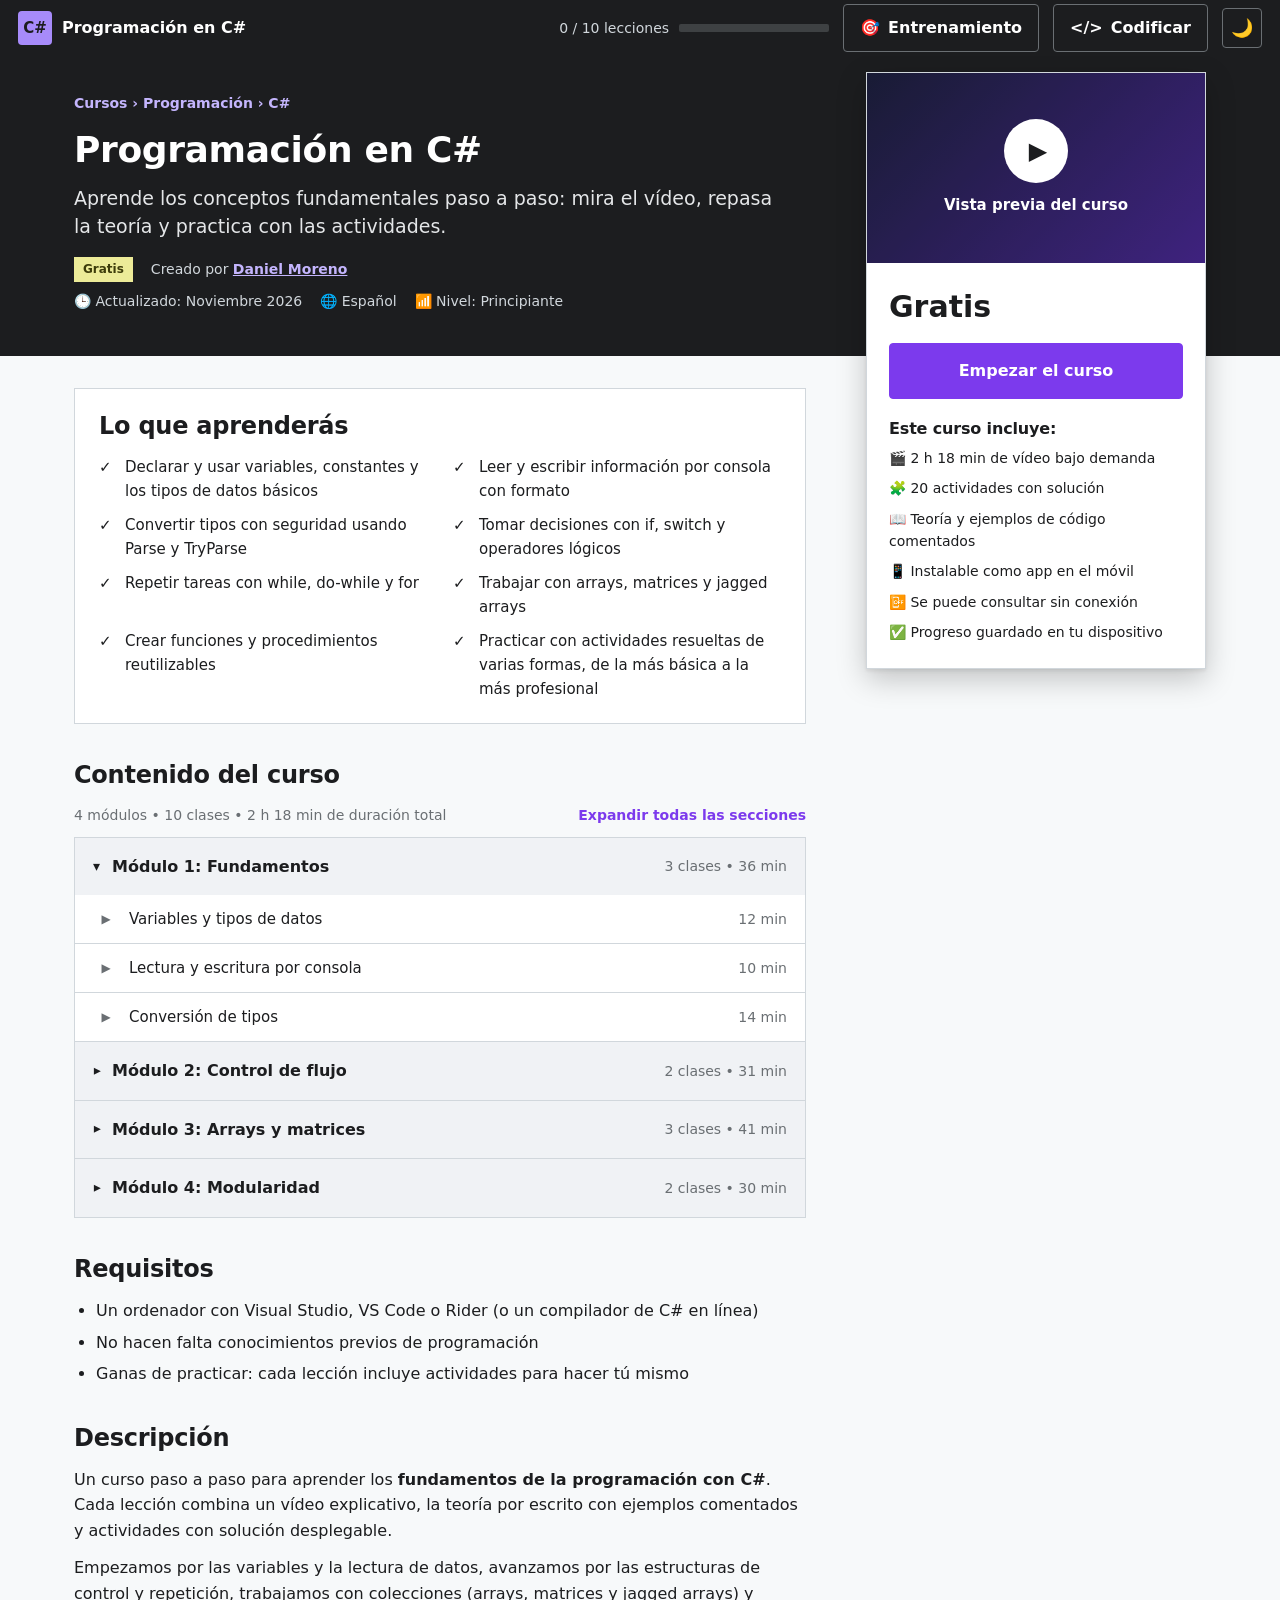
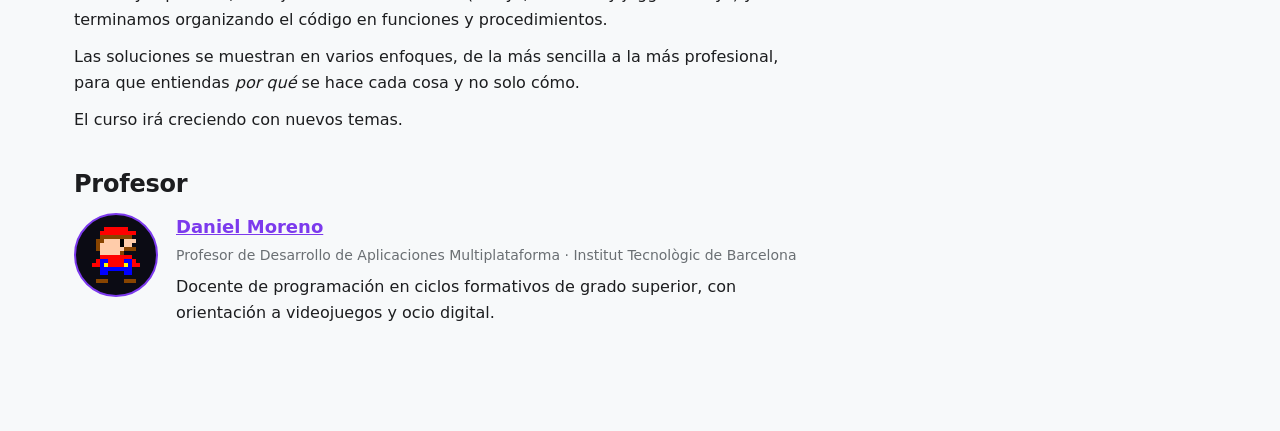
==== commit 9043775b: "Entrenamiento (actividades con enunciado y editor) y Codificar (editor + vídeo de la lección) Co-Aut" ====
--- a/index.html
+++ b/index.html
@@ -17,7 +17,9 @@
   <link rel="stylesheet" href="css/theme.css">
   <link rel="stylesheet" href="css/home.css">
   <link rel="stylesheet" href="css/playground.css">
+  <link rel="stylesheet" href="css/editor.css">
   <link rel="stylesheet" href="css/codeview.css">
+  <link rel="stylesheet" href="css/training.css">
   <link rel="stylesheet" href="css/profile.css">
 </head>
 <body>
@@ -37,7 +39,8 @@
       <span class="progress-label" id="progressLabel">0 / 0</span>
       <div class="progress" role="progressbar" aria-label="Progreso del curso" aria-valuemin="0" aria-valuemax="100" aria-valuenow="0" id="progressBar"><span id="progressFill"></span></div>
     </div>
-    <a class="btn code-btn" id="codeBtn" href="#codificar" title="Abrir el editor de C# a pantalla completa">&lt;/&gt; Codificar</a>
+    <a class="btn code-btn" id="trainBtn" href="#entrenamiento" title="Resolver las actividades del curso">🎯 <span class="lbl">Entrenamiento</span></a>
+    <a class="btn code-btn" id="codeBtn" href="#codificar" title="Programar mientras ves el vídeo">&lt;/&gt; <span class="lbl">Codificar</span></a>
     <button class="btn install-btn" id="installBtn" type="button" hidden>⬇ Instalar app</button>
     <button class="icon-btn" id="themeBtn" type="button" aria-label="Cambiar entre tema claro y oscuro">🌙</button>
   </header>
@@ -46,7 +49,10 @@
   <div id="home" class="home" hidden></div>
 
   <!-- Vista «Codificar»: editor de C# a pantalla completa (js/codeview.js) -->
-  <div id="codeview" class="codeview" hidden></div>
+  <div id="codeview" class="editor-view" hidden></div>
+
+  <!-- Vista «Entrenamiento»: actividades con enunciado y editor (js/training.js) -->
+  <div id="training" class="editor-view" hidden></div>
 
   <div class="layout">
     <nav class="sidebar" id="sidebar" aria-label="Índice del curso">
@@ -91,7 +97,9 @@
   <!-- Orden importante: primero los datos (COURSE) y después la lógica que los usa -->
   <script src="data/course.js"></script>
   <script src="js/editor-kit.js"></script>
+  <script src="js/editor-pane.js"></script>
   <script src="js/codeview.js"></script>
+  <script src="js/training.js"></script>
   <script src="js/profile.js"></script>
   <script src="js/app.js"></script>
   <script src="js/playground.js"></script>
--- a/css/editor.css
+++ b/css/editor.css
@@ -0,0 +1,82 @@
+/* =====================================================================
+   css/editor.css · Piezas comunes de las vistas «Codificar» y «Entrenamiento»
+   ---------------------------------------------------------------------
+   · .ed-*  barra de herramientas
+   · .ep-*  editor (EditorPane): números de línea + <pre> coloreado + <textarea>
+   El <textarea> es TRANSPARENTE y va encima del <pre> con el código coloreado.
+   Gutter, <pre> y <textarea> comparten fuente, interlineado y padding vertical
+   para que todo quede alineado línea a línea.
+   ===================================================================== */
+
+/* Mientras una vista de editor está abierta, ocultamos el curso y el panel lateral */
+body.view-code .layout, body.view-code #home, body.view-code .playground,
+body.view-train .layout, body.view-train #home, body.view-train .playground { display: none !important; }
+body.view-code #menuBtn, body.view-train #menuBtn { display: none; }
+body.view-code, body.view-train { overflow: hidden; }
+
+/* Botones «Codificar» y «Entrenamiento» de la cabecera */
+.code-btn { background: transparent; color: #fff; border-color: #6a6f73; text-decoration: none; white-space: nowrap; }
+.code-btn:hover { background: #3e4143; }
+body.view-code #codeBtn, body.view-train #trainBtn { background: #7c3aed; border-color: #7c3aed; }
+
+.editor-view[hidden] { display: none; }
+.editor-view {
+  --ep-fs: 14px; --ep-lh: 1.6;
+  display: flex; flex-direction: column; height: calc(100vh - var(--header-h)); background: #1e1e2e; color: #e4e6f0;
+}
+
+/* ---------- Barra de herramientas ---------- */
+.ed-bar { display: flex; flex-wrap: wrap; align-items: center; gap: 8px; padding: 8px 14px; background: #151521; border-bottom: 1px solid #2d2d44; }
+.ed-spacer { flex: 1; }
+.ed-bar .btn { padding: 6px 12px; font-size: 13px; text-decoration: none; }
+.ed-bar .ed-tool { background: #24243a; color: #e4e6f0; border-color: #3a3a58; cursor: pointer; }
+.ed-bar .ed-tool:hover { background: #30304d; }
+.ed-bar .btn.primary { padding: 6px 18px; font-size: 14px; }
+.ed-bar .btn:disabled { opacity: .7; cursor: wait; }
+.ed-group { display: inline-flex; gap: 2px; }
+.ed-select { max-width: 280px; background: #24243a; color: #e4e6f0; border: 1px solid #3a3a58; border-radius: 4px; padding: 6px 8px; font: inherit; font-size: 13px; cursor: pointer; }
+.ed-select[hidden] { display: none; }
+
+/* ---------- Editor ---------- */
+.ep-editor { display: flex; flex-direction: column; min-width: 0; min-height: 0; }
+.ep-code { flex: 1; min-height: 0; display: flex; }
+.ep-gutter, .ep-hl, .ep-ta {
+  margin: 0; padding: 12px 0; border: 0; box-sizing: border-box;
+  font: var(--ep-fs)/var(--ep-lh) ui-monospace, "Cascadia Code", Consolas, Menlo, monospace;
+  tab-size: 4; letter-spacing: 0; word-spacing: 0;
+}
+.ep-gutter { flex: none; min-width: 52px; padding-left: 10px; padding-right: 12px; text-align: right; color: #5b6385; background: #181826; overflow: hidden; user-select: none; white-space: pre; }
+.ep-gutter span.bad { color: #fff; background: #dc2626; }
+.ep-stack { position: relative; flex: 1; min-width: 0; }
+.ep-hl, .ep-ta { position: absolute; inset: 0; padding-left: 14px; padding-right: 14px; white-space: pre; overflow: auto; }
+.ep-hl { color: #e4e6f0; pointer-events: none; overflow: hidden; }
+.ep-ta { background: transparent; color: transparent; -webkit-text-fill-color: transparent; caret-color: #fff; resize: none; outline: none; z-index: 1; }
+.ep-ta::selection { background: rgba(124, 58, 237, .45); -webkit-text-fill-color: transparent; }
+.ep-hl .tok-kw { color: #c792ea; } .ep-hl .tok-t { color: #4ec9b0; } .ep-hl .tok-s { color: #ecc48d; }
+.ep-hl .tok-n { color: #f78c6c; } .ep-hl .tok-c { color: #6a7a9a; font-style: italic; } .ep-hl .tok-f { color: #82aaff; }
+.ep-status { display: flex; gap: 18px; padding: 4px 14px; font-size: 12px; background: #7c3aed; color: #fff; }
+.ep-hints { margin-left: auto; opacity: .85; }
+
+/* ---------- Entrada y salida ---------- */
+.ep-io { display: flex; flex-direction: column; min-width: 0; min-height: 0; background: #151521; }
+.ep-stdin { border-bottom: 1px solid #2d2d44; font-size: 13px; }
+.ep-stdin summary { cursor: pointer; padding: 9px 14px; color: #c4c8e0; }
+.ep-stdin small { color: #8a8fa8; }
+.ep-stdin code { background: #2d2d44; padding: 1px 5px; border-radius: 3px; }
+.ep-stdin textarea { display: block; width: 100%; box-sizing: border-box; background: #1e1e2e; color: #e4e6f0; border: 0; border-top: 1px solid #2d2d44; padding: 8px 14px; font: 13px/1.5 ui-monospace, Consolas, monospace; resize: vertical; }
+.ep-out-head { display: flex; align-items: center; gap: 12px; padding: 7px 14px; font-size: 12px; text-transform: uppercase; letter-spacing: .06em; color: #aab; border-bottom: 1px solid #2d2d44; }
+.ep-meta { flex: 1; text-transform: none; letter-spacing: 0; opacity: .8; }
+.ep-out-head .link-btn { color: #c4b5fd; font-size: 12px; text-transform: none; letter-spacing: 0; }
+.ep-out { flex: 1; min-height: 0; margin: 0; padding: 14px; overflow: auto; background: #0e0e18; font: 14px/1.5 ui-monospace, Consolas, Menlo, monospace; white-space: pre-wrap; word-break: break-word; }
+.ep-out.ok { color: #9ef0b6; } .ep-out.err { color: #ff9aa2; } .ep-out.warn { color: #ffd479; } .ep-out.wait { color: #aab; }
+.ep-foot { padding: 6px 14px; font-size: 11px; color: #8a8fa8; border-top: 1px solid #2d2d44; }
+
+@media (max-width: 900px) {
+  body.view-code, body.view-train { overflow: auto; }
+  .editor-view { height: auto; min-height: calc(100vh - var(--header-h)); }
+  .ed-bar { padding: 8px 10px; }
+  .ed-group, .ep-hints, #trLayout { display: none; }
+  .ed-select { max-width: 60vw; }
+  .code-btn { padding: 6px 9px; font-size: 13px; }
+  .code-btn .lbl { display: none; }                 /* en móvil solo el icono, para que quepan los dos botones */
+}
--- a/css/codeview.css
+++ b/css/codeview.css
@@ -1,90 +1,41 @@
 /* =====================================================================
-   css/codeview.css · Vista «Codificar» (editor a pantalla completa, estilo dotnetfiddle)
-   ---------------------------------------------------------------------
-   El editor usa la misma técnica que el panel: <textarea> transparente sobre un
-   <pre> coloreado. Gutter (números), <pre> y <textarea> comparten fuente,
-   interlineado y padding vertical para que todo quede alineado línea a línea.
+   css/codeview.css · «Codificar»: editor a la izquierda + vídeo a la derecha
    ===================================================================== */
 
-.codeview[hidden] { display: none; }
-body.view-code .layout, body.view-code #home, body.view-code .playground { display: none !important; }
-body.view-code #menuBtn { display: none; }
-body.view-code { overflow: hidden; }
+.cv-main { flex: 1; min-height: 0; display: grid; grid-template-columns: var(--cv-left, 48%) 6px minmax(0, 1fr); }
 
-/* Botón «</> Codificar» de la cabecera */
-.code-btn { background: transparent; color: #fff; border-color: #6a6f73; text-decoration: none; white-space: nowrap; }
-.code-btn:hover { background: #3e4143; }
-body.view-code .code-btn { background: #7c3aed; border-color: #7c3aed; }
+/* Izquierda: el editor arriba y la salida debajo */
+.cv-left { display: flex; flex-direction: column; min-width: 0; min-height: 0; }
+.cv-left .ep-editor { flex: 1.5 1 0; }
+.cv-left .ep-io { flex: 1 1 0; border-top: 1px solid #000; }
 
-.codeview {
-  --cv-fs: 14px; --cv-lh: 1.6;
-  display: flex; flex-direction: column; height: calc(100vh - var(--header-h)); background: #1e1e2e; color: #e4e6f0;
+/* Separador arrastrable */
+.cv-split { background: #000; cursor: col-resize; touch-action: none; transition: background .15s; }
+.cv-split:hover, .cv-split:active { background: #7c3aed; }
+
+/* Derecha: vídeo + datos de la lección */
+.cv-right { min-width: 0; min-height: 0; overflow-y: auto; background: #1c1d1f; }
+.cv-video { position: relative; width: 100%; aspect-ratio: 16 / 9; background: #000; overflow: hidden; }   /* relative: el marcador «sin vídeo» se posiciona dentro de esta caja */
+.cv-video iframe { display: block; width: 100%; height: 100%; border: 0; }
+.cv-video .video-placeholder { height: 100%; min-height: 0; padding: 12px; box-sizing: border-box; }
+.cv-video .video-placeholder small { display: none; }          /* el texto largo de ayuda solo en la página de la lección */
+.cv-video .video-placeholder .play { width: 52px; height: 52px; font-size: 22px; }
+.cv-info { padding: 16px 20px 28px; color: #d1d7dc; }
+.cv-info h2 { margin: 0 0 4px; font-size: 22px; color: #fff; }
+.cv-crumb { font-size: 13px; color: #c4b5fd; font-weight: 600; margin-bottom: 12px; }
+.cv-goals { border: 1px solid #3a3a58; background: #24243a; padding: 8px 14px; margin-bottom: 14px; }
+.cv-goals summary { cursor: pointer; font-weight: 700; color: #fff; }
+.cv-goals ul { margin: 8px 0 4px; padding-left: 20px; font-size: 14px; }
+.cv-links { display: flex; flex-wrap: wrap; gap: 8px; margin-top: 10px; }
+.cv-links .btn { background: #24243a; color: #e4e6f0; border-color: #3a3a58; text-decoration: none; font-size: 13px; padding: 7px 12px; }
+.cv-links .btn:hover { background: #30304d; }
+.cv-links .btn[aria-disabled="true"] { opacity: .45; pointer-events: none; }
+
+@media (max-width: 900px) {
+  .cv-main { display: flex; flex-direction: column; }
+  .cv-right { order: -1; overflow: visible; }             /* en móvil, el vídeo arriba y el editor debajo */
+  .cv-split { display: none; }
+  .cv-left { min-height: 0; }
+  .cv-left .ep-editor { height: 55vh; flex: none; }
+  .cv-left .ep-io { min-height: 220px; }
 }
-
-/* ---------- Barra de herramientas ---------- */
-.cv-bar { display: flex; flex-wrap: wrap; align-items: center; gap: 8px; padding: 8px 14px; background: #151521; border-bottom: 1px solid #2d2d44; }
-.cv-title { font-size: 15px; margin: 0 6px; }
-.cv-title small { color: #a78bfa; font-weight: 600; margin-left: 4px; }
-.cv-spacer { flex: 1; }
-.cv-bar .btn { padding: 6px 12px; font-size: 13px; text-decoration: none; }
-.cv-bar .cv-tool, .cv-bar .cv-back { background: #24243a; color: #e4e6f0; border-color: #3a3a58; cursor: pointer; }
-.cv-bar .cv-tool:hover, .cv-bar .cv-back:hover { background: #30304d; }
-.cv-bar .btn.primary { padding: 6px 18px; font-size: 14px; }
-.cv-bar .btn:disabled { opacity: .7; cursor: wait; }
-.cv-group { display: inline-flex; gap: 2px; }
-.cv-select { max-width: 230px; background: #24243a; color: #e4e6f0; border: 1px solid #3a3a58; border-radius: 4px; padding: 6px 8px; font: inherit; font-size: 13px; cursor: pointer; }
-
-/* ---------- Zona principal: editor | entrada+salida ---------- */
-.cv-main { flex: 1; min-height: 0; display: grid; grid-template-columns: minmax(0, 1.5fr) minmax(300px, 1fr); }
-.codeview.stacked .cv-main { grid-template-columns: minmax(0, 1fr); grid-template-rows: minmax(0, 1.4fr) minmax(0, 1fr); }
-
-.cv-editor { display: flex; flex-direction: column; min-width: 0; min-height: 0; border-right: 1px solid #000; }
-.codeview.stacked .cv-editor { border-right: 0; border-bottom: 1px solid #000; }
-.cv-code { flex: 1; min-height: 0; display: flex; }
-
-.cv-gutter, .cv-hl, #cvCode {
-  margin: 0; padding: 12px 0; border: 0; box-sizing: border-box;
-  font: var(--cv-fs)/var(--cv-lh) ui-monospace, "Cascadia Code", Consolas, Menlo, monospace;
-  tab-size: 4; letter-spacing: 0; word-spacing: 0;
-}
-.cv-gutter { flex: none; min-width: 52px; padding-right: 12px; padding-left: 10px; text-align: right; color: #5b6385; background: #181826; overflow: hidden; user-select: none; white-space: pre; }
-.cv-gutter span.bad { color: #fff; background: #dc2626; }
-
-.cv-stack { position: relative; flex: 1; min-width: 0; }
-.cv-hl, #cvCode { position: absolute; inset: 0; padding-left: 14px; padding-right: 14px; white-space: pre; overflow: auto; }
-.cv-hl { color: #e4e6f0; pointer-events: none; overflow: hidden; }
-#cvCode { background: transparent; color: transparent; -webkit-text-fill-color: transparent; caret-color: #fff; resize: none; outline: none; z-index: 1; }
-#cvCode::selection { background: rgba(124, 58, 237, .45); -webkit-text-fill-color: transparent; }
-
-.cv-hl .tok-kw { color: #c792ea; } .cv-hl .tok-t { color: #4ec9b0; } .cv-hl .tok-s { color: #ecc48d; }
-.cv-hl .tok-n { color: #f78c6c; } .cv-hl .tok-c { color: #6a7a9a; font-style: italic; } .cv-hl .tok-f { color: #82aaff; }
-
-.cv-status { display: flex; gap: 18px; padding: 4px 14px; font-size: 12px; background: #7c3aed; color: #fff; }
-.cv-hints { margin-left: auto; opacity: .85; }
-
-/* ---------- Entrada y salida ---------- */
-.cv-side { display: flex; flex-direction: column; min-width: 0; min-height: 0; background: #151521; }
-.cv-stdin { border-bottom: 1px solid #2d2d44; font-size: 13px; }
-.cv-stdin summary { cursor: pointer; padding: 9px 14px; color: #c4c8e0; }
-.cv-stdin small { color: #8a8fa8; }
-.cv-stdin code { background: #2d2d44; padding: 1px 5px; border-radius: 3px; }
-.cv-stdin textarea { display: block; width: 100%; box-sizing: border-box; background: #1e1e2e; color: #e4e6f0; border: 0; border-top: 1px solid #2d2d44; padding: 8px 14px; font: 13px/1.5 ui-monospace, Consolas, monospace; resize: vertical; }
-.cv-out-head { display: flex; align-items: center; gap: 12px; padding: 7px 14px; font-size: 12px; text-transform: uppercase; letter-spacing: .06em; color: #aab; border-bottom: 1px solid #2d2d44; }
-.cv-out-head #cvMeta { flex: 1; text-transform: none; letter-spacing: 0; opacity: .8; }
-.cv-out-head .link-btn { color: #c4b5fd; font-size: 12px; text-transform: none; letter-spacing: 0; }
-.cv-out { flex: 1; min-height: 0; margin: 0; padding: 14px; overflow: auto; background: #0e0e18; font: 14px/1.5 ui-monospace, Consolas, Menlo, monospace; white-space: pre-wrap; word-break: break-word; }
-.cv-out.ok { color: #9ef0b6; } .cv-out.err { color: #ff9aa2; } .cv-out.warn { color: #ffd479; } .cv-out.wait { color: #aab; }
-.cv-foot { padding: 6px 14px; font-size: 11px; color: #8a8fa8; border-top: 1px solid #2d2d44; }
-
-/* ---------- Móvil ---------- */
-@media (max-width: 900px) {
-  .codeview { height: auto; min-height: calc(100vh - var(--header-h)); }
-  body.view-code { overflow: auto; }
-  .cv-bar { padding: 8px 10px; }
-  .cv-title, .cv-hints, .cv-group, #cvLayout { display: none; }
-  .cv-select { max-width: 46vw; }
-  .cv-main, .codeview.stacked .cv-main { display: block; }
-  .cv-editor { height: 58vh; border-right: 0; border-bottom: 1px solid #000; }
-  .cv-out { min-height: 160px; }
-  .code-btn { padding: 6px 10px; font-size: 13px; }
-}
--- a/css/training.css
+++ b/css/training.css
@@ -0,0 +1,42 @@
+/* =====================================================================
+   css/training.css · «Entrenamiento»: enunciado a la izquierda + editor y salida
+   ===================================================================== */
+
+.tr-main { flex: 1; min-height: 0; display: grid; grid-template-columns: minmax(300px, 400px) minmax(0, 1fr); }
+.editor-view.no-problem .tr-main { grid-template-columns: minmax(0, 1fr); }
+.editor-view.no-problem .tr-problem { display: none; }
+
+/* Enunciado: aquí SÍ usamos los colores del tema del curso (claro u oscuro) */
+.tr-problem { overflow-y: auto; padding: 18px 20px 28px; background: var(--surface); color: var(--text); border-right: 1px solid #000; }
+.tr-crumb { font-size: 13px; color: var(--muted); font-weight: 600; }
+.tr-head { display: flex; align-items: center; justify-content: space-between; gap: 8px; margin: 10px 0 4px; }
+.tr-head .num { font-size: 13px; font-weight: 800; text-transform: uppercase; letter-spacing: .05em; color: var(--accent); }
+.tr-problem h2 { margin: 4px 0 10px; font-size: 22px; line-height: 1.25; }
+.tr-problem .try { display: none; }                            /* aquí no hace falta «Probar»: ya estás en el editor */
+.tr-problem .solution .code { margin-top: 8px; }
+.tr-solved-btn { width: 100%; margin-top: 16px; justify-content: center; }
+.tr-nav { display: flex; gap: 8px; margin-top: 10px; }
+.tr-nav .btn { flex: 1; justify-content: center; text-align: center; }
+.tr-nav .btn[aria-disabled="true"] { opacity: .45; pointer-events: none; }
+.tr-lesson-link { display: block; margin-top: 14px; font-weight: 700; font-size: 14px; }
+
+/* Zona de trabajo: editor | entrada y salida */
+.tr-work { min-width: 0; min-height: 0; display: grid; grid-template-columns: minmax(0, 1.5fr) minmax(260px, 1fr); }
+.tr-work .ep-editor { border-right: 1px solid #000; }
+.editor-view.stacked .tr-work { grid-template-columns: minmax(0, 1fr); grid-template-rows: minmax(0, 1.4fr) minmax(0, 1fr); }
+.editor-view.stacked .tr-work .ep-editor { border-right: 0; border-bottom: 1px solid #000; }
+
+@media (max-width: 1200px) and (min-width: 901px) {
+  /* en pantallas medianas, editor y salida apilados para que el código tenga ancho */
+  .tr-work { grid-template-columns: minmax(0, 1fr); grid-template-rows: minmax(0, 1.4fr) minmax(0, 1fr); }
+  .tr-work .ep-editor { border-right: 0; border-bottom: 1px solid #000; }
+}
+@media (max-width: 900px) {
+  .tr-main, .editor-view.no-problem .tr-main { display: flex; flex-direction: column; }
+  .tr-problem { overflow: visible; border-right: 0; border-bottom: 1px solid #000; }
+  .tr-work, .editor-view.stacked .tr-work { display: flex; flex-direction: column; }
+  .tr-work .ep-editor { height: 55vh; flex: none; border: 0; }
+  .tr-work .ep-io { min-height: 220px; }
+}
+.train-link { margin: 12px 0 0; }
+.train-link .btn { text-decoration: none; }
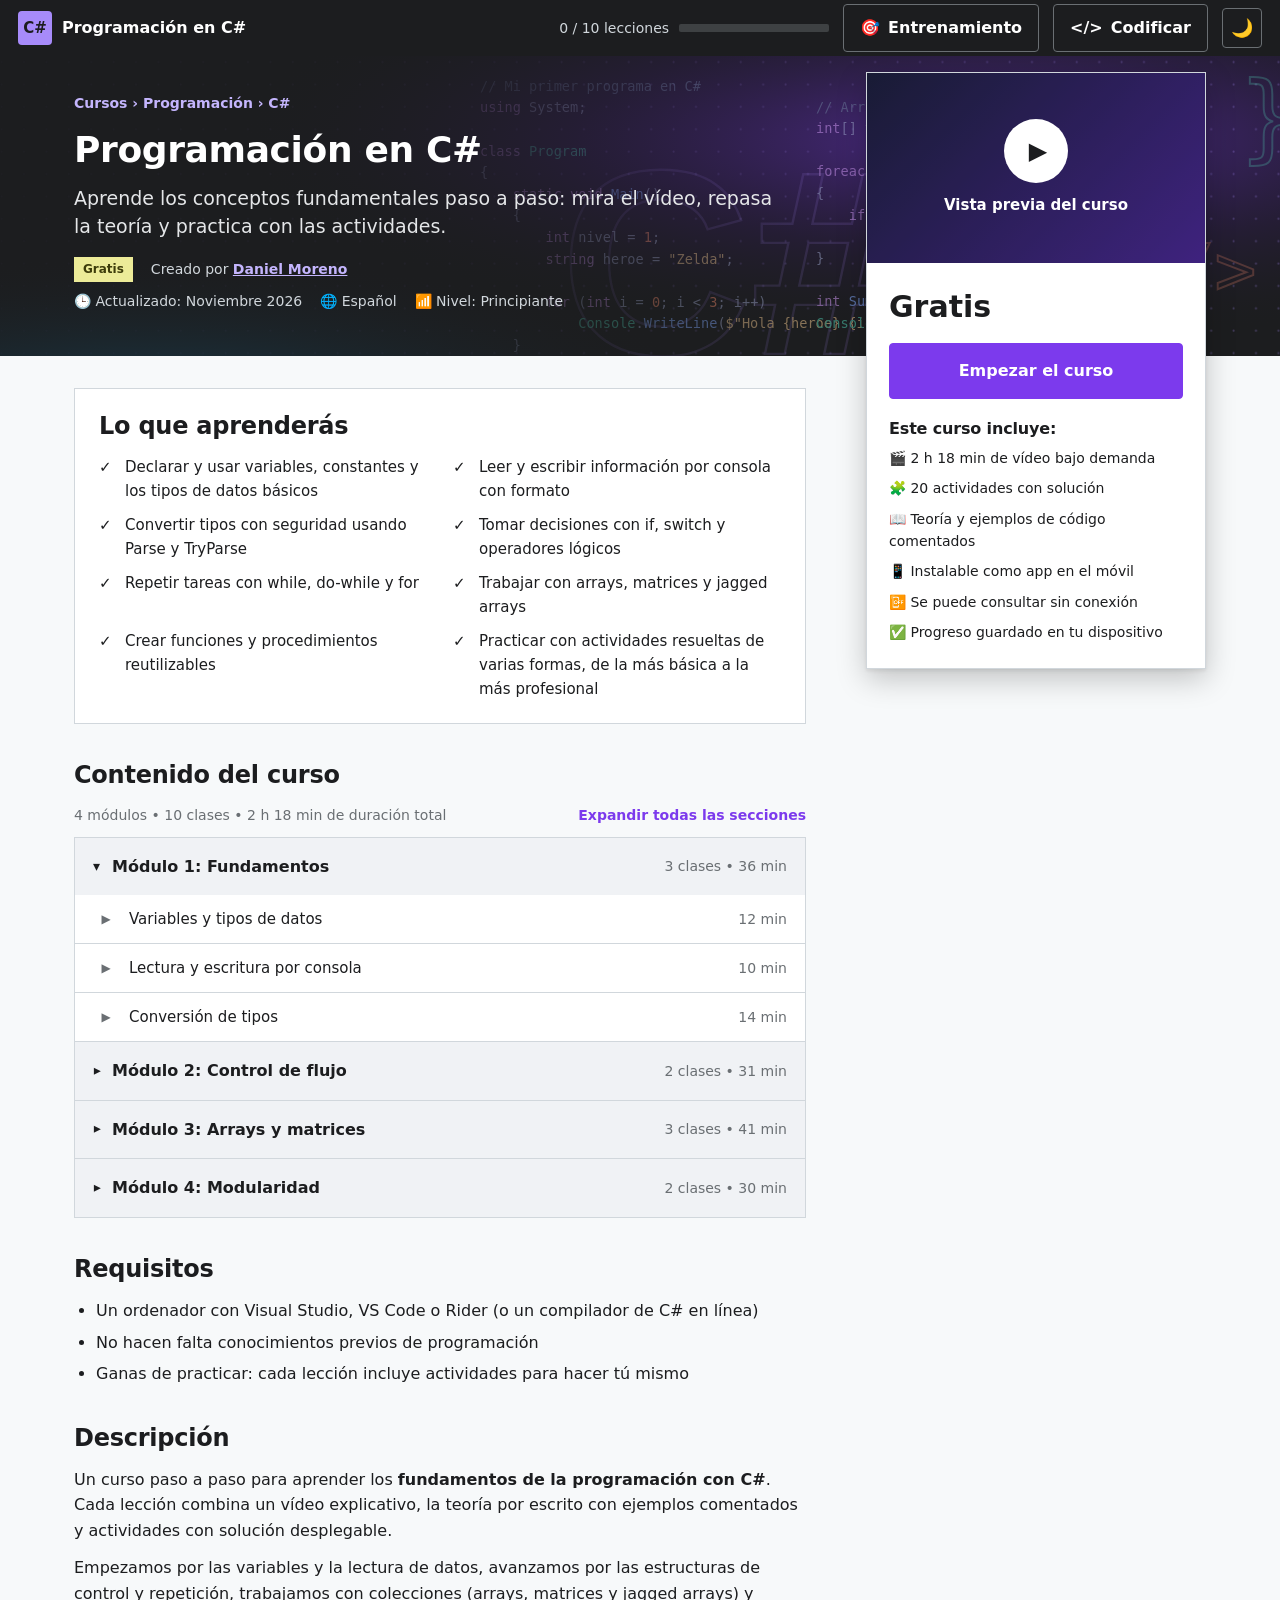
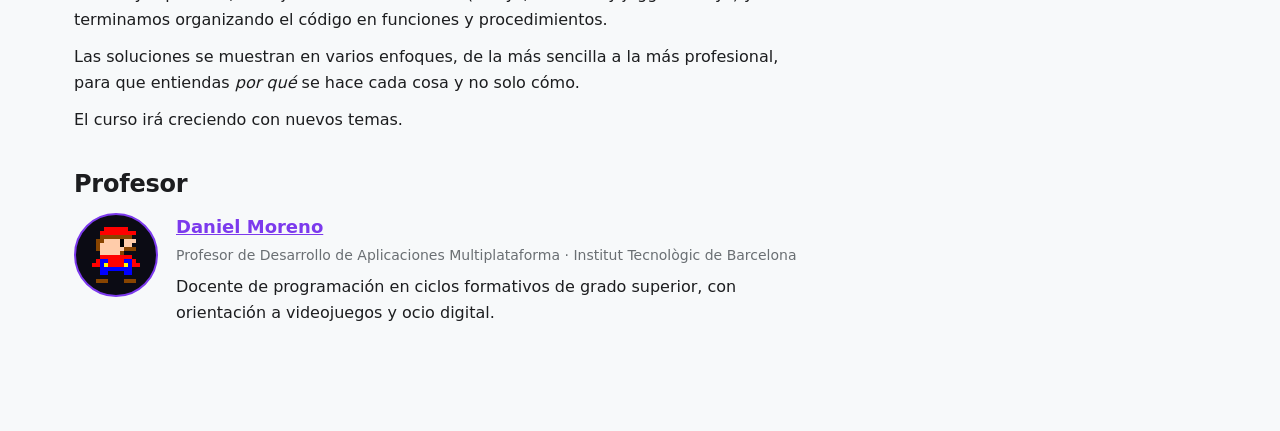
==== commit f7ddb896: "Codificar como panel tipo .NET Fiddle junto a la lección; Entrenamiento por módulos; menús propios (" ====
--- a/index.html
+++ b/index.html
@@ -18,7 +18,6 @@
   <link rel="stylesheet" href="css/home.css">
   <link rel="stylesheet" href="css/playground.css">
   <link rel="stylesheet" href="css/editor.css">
-  <link rel="stylesheet" href="css/codeview.css">
   <link rel="stylesheet" href="css/training.css">
   <link rel="stylesheet" href="css/profile.css">
 </head>
@@ -40,7 +39,7 @@
       <div class="progress" role="progressbar" aria-label="Progreso del curso" aria-valuemin="0" aria-valuemax="100" aria-valuenow="0" id="progressBar"><span id="progressFill"></span></div>
     </div>
     <a class="btn code-btn" id="trainBtn" href="#entrenamiento" title="Resolver las actividades del curso">🎯 <span class="lbl">Entrenamiento</span></a>
-    <a class="btn code-btn" id="codeBtn" href="#codificar" title="Programar mientras ves el vídeo">&lt;/&gt; <span class="lbl">Codificar</span></a>
+    <a class="btn code-btn" id="codeBtn" href="#codificar" title="Abrir el editor de C# junto a la lección">&lt;/&gt; <span class="lbl">Codificar</span></a>
     <button class="btn install-btn" id="installBtn" type="button" hidden>⬇ Instalar app</button>
     <button class="icon-btn" id="themeBtn" type="button" aria-label="Cambiar entre tema claro y oscuro">🌙</button>
   </header>
@@ -48,8 +47,6 @@
   <!-- Página de inicio del curso (estilo Udemy). Se rellena desde app.js -->
   <div id="home" class="home" hidden></div>
 
-  <!-- Vista «Codificar»: editor de C# a pantalla completa (js/codeview.js) -->
-  <div id="codeview" class="editor-view" hidden></div>
 
   <!-- Vista «Entrenamiento»: actividades con enunciado y editor (js/training.js) -->
   <div id="training" class="editor-view" hidden></div>
@@ -70,27 +67,9 @@
       </div>
     </main>
 
-    <!-- Panel "Practicar": editor + consola de C# en el lateral derecho (js/playground.js) -->
-    <aside class="playground" id="playground" aria-label="Editor de C#" hidden>
+    <!-- Panel «Codificar»: entorno de programación junto a la lección (js/playground.js) -->
+    <aside class="playground" id="playground" aria-label="Codificar: editor de C#" hidden>
       <div class="pg-resize" id="pgResize" role="separator" aria-orientation="vertical" aria-label="Cambiar ancho del panel"></div>
-      <div class="pg-head">
-        <strong>▶ Probar código</strong>
-        <span class="pg-spacer"></span>
-        <button class="btn pg-expand" id="pgExpand" type="button" title="Abrir este código en el editor a pantalla completa">↗ Codificar</button>
-        <button class="btn primary pg-run" id="pgRun" type="button" title="Ejecutar (Ctrl+Intro)">▶ Ejecutar</button>
-        <button class="icon-btn pg-x" id="pgClose" type="button" aria-label="Cerrar el editor">✕</button>
-      </div>
-      <div class="pg-editor">
-        <pre class="pg-hl" id="pgHl" aria-hidden="true"></pre>
-        <textarea id="pgCode" spellcheck="false" autocomplete="off" autocapitalize="off" aria-label="Código C#"></textarea>
-      </div>
-      <details class="pg-stdin" id="pgStdinBox">
-        <summary>Entrada del programa (para <code>Console.ReadLine</code>)</summary>
-        <textarea id="pgStdin" rows="3" spellcheck="false" placeholder="Una línea por cada ReadLine()…"></textarea>
-      </details>
-      <div class="pg-out-head"><span>Salida</span><span id="pgMeta"></span><button class="link-btn" id="pgReset" type="button">Borrar código</button></div>
-      <pre class="pg-out" id="pgOut" aria-live="polite">Pulsa «Ejecutar» (o Ctrl+Intro) para compilar y ejecutar tu código.</pre>
-      <div class="pg-foot">El código se envía a un servicio externo (Judge0) para compilarse. No escribas datos personales.</div>
     </aside>
   </div>
 
@@ -98,7 +77,6 @@
   <script src="data/course.js"></script>
   <script src="js/editor-kit.js"></script>
   <script src="js/editor-pane.js"></script>
-  <script src="js/codeview.js"></script>
   <script src="js/training.js"></script>
   <script src="js/profile.js"></script>
   <script src="js/app.js"></script>
--- a/css/home.css
+++ b/css/home.css
@@ -18,7 +18,11 @@
 .wrap { max-width: 1180px; margin: 0 auto; padding: 0 24px; }
 
 /* ---------------------------- Franja oscura ---------------------------- */
-.hero { background: #1c1d1f; color: #fff; padding: 36px 0 44px; }
+.hero {
+  color: #fff; padding: 36px 0 44px;
+  /* Imagen de fondo: código C# difuminado (img/hero-code.svg). El color de debajo se ve mientras carga. */
+  background: #1c1d1f url("../img/hero-code.svg") 60% center / cover no-repeat;
+}
 .hero-inner { padding-right: 400px; }           /* deja sitio a la tarjeta lateral */
 .hero-crumbs { font-size: 14px; font-weight: 700; color: #c4b5fd; margin-bottom: 14px; }
 .hero h1 { font-size: 36px; line-height: 1.2; color: #fff; margin: 0 0 12px; font-weight: 800; }
@@ -107,6 +111,8 @@
 
 /* ---------------------------- Tablet y móvil ---------------------------- */
 @media (max-width: 960px) {
+  /* En pantallas estrechas el texto ocupa todo el ancho: oscurecemos el fondo para que se lea bien */
+  .hero { background-image: linear-gradient(rgba(28, 29, 31, .6), rgba(28, 29, 31, .6)), url("../img/hero-code.svg"); }
   .hero { padding: 26px 0 30px; }
   .hero-inner { padding-right: 24px; }
   .hero h1 { font-size: 28px; }
--- a/css/playground.css
+++ b/css/playground.css
@@ -8,8 +8,6 @@
 :root { --play-w: 480px; }
 
 .playground[hidden] { display: none; }
-.pg-expand { padding: 6px 10px; font-size: 13px; background: #2d2d44; color: #e4e6f0; border-color: #3a3a58; }
-.pg-expand:hover { background: #3a3a58; }
 body.view-home .playground { display: none; }
 
 .playground {
@@ -23,44 +21,19 @@
 .pg-resize { position: absolute; left: -4px; top: 0; bottom: 0; width: 8px; cursor: col-resize; z-index: 3; touch-action: none; }
 .pg-resize:hover, .pg-resize:active { background: rgba(124, 58, 237, .6); }
 
-.pg-head { display: flex; align-items: center; gap: 8px; padding: 10px 12px; background: #151521; border-bottom: 1px solid #2d2d44; font-size: 14px; }
+.pg-head { display: flex; align-items: center; gap: 8px; padding: 10px 12px; background: #151521; border-bottom: 1px solid #2d2d44; font-size: 14px; min-width: 0; }
+.pg-lesson { color: #9aa0c0; font-size: 12px; white-space: nowrap; overflow: hidden; text-overflow: ellipsis; min-width: 0; }
 .pg-spacer { flex: 1; }
-.pg-run { padding: 6px 14px; }
-.pg-run:disabled { opacity: .7; cursor: wait; }
 .pg-x { color: #e4e6f0; }
-
-/* --- Editor: textarea transparente sobre un <pre> coloreado ---
-   Ambos DEBEN compartir exactamente fuente, tamaño, interlineado y padding,
-   si no el texto no coincidiría con los colores. */
-.pg-editor { position: relative; flex: 1 1 55%; min-height: 120px; overflow: hidden; background: #1e1e2e; }
-.pg-hl, #pgCode {
-  position: absolute; inset: 0; margin: 0; padding: 12px 14px; border: 0;
-  font: 13.5px/1.55 ui-monospace, "Cascadia Code", Consolas, Menlo, monospace;
-  tab-size: 4; white-space: pre; overflow: auto; letter-spacing: 0; word-spacing: 0;
-}
-.pg-hl { color: #e4e6f0; pointer-events: none; overflow: hidden; }
-#pgCode { background: transparent; color: transparent; caret-color: #fff; resize: none; outline: none; z-index: 1; -webkit-text-fill-color: transparent; }
-#pgCode::selection { background: rgba(124, 58, 237, .45); -webkit-text-fill-color: transparent; }
-
-/* Colores del resaltado dentro del panel (fondo oscuro siempre) */
-.pg-hl .tok-kw { color: #c792ea; } .pg-hl .tok-t { color: #4ec9b0; } .pg-hl .tok-s { color: #ecc48d; }
-.pg-hl .tok-n { color: #f78c6c; } .pg-hl .tok-c { color: #6a7a9a; font-style: italic; } .pg-hl .tok-f { color: #82aaff; }
-
-.pg-stdin { background: #151521; border-top: 1px solid #2d2d44; font-size: 13px; }
-.pg-stdin summary { cursor: pointer; padding: 8px 12px; color: #aab; }
-.pg-stdin code { background: #2d2d44; color: #e4e6f0; padding: 1px 5px; border-radius: 3px; }
-.pg-stdin textarea { display: block; width: 100%; box-sizing: border-box; background: #1e1e2e; color: #e4e6f0; border: 0; border-top: 1px solid #2d2d44; padding: 8px 12px; font: 13px/1.5 ui-monospace, Consolas, monospace; resize: vertical; }
-
-.pg-out-head { display: flex; align-items: center; gap: 10px; padding: 6px 12px; background: #151521; border-top: 1px solid #2d2d44; font-size: 12px; text-transform: uppercase; letter-spacing: .06em; color: #aab; }
-.pg-out-head #pgMeta { flex: 1; text-transform: none; letter-spacing: 0; opacity: .8; }
-.pg-out-head .link-btn { color: #c4b5fd; font-size: 12px; text-transform: none; letter-spacing: 0; }
-
-.pg-out { flex: 1 1 35%; min-height: 90px; margin: 0; padding: 12px 14px; overflow: auto; background: #0e0e18; color: #e4e6f0; font: 13.5px/1.5 ui-monospace, Consolas, Menlo, monospace; white-space: pre-wrap; word-break: break-word; }
-.pg-out.ok { color: #9ef0b6; }
-.pg-out.err { color: #ff9aa2; }
-.pg-out.warn { color: #ffd479; }
-.pg-out.wait { color: #aab; }
-.pg-foot { padding: 6px 12px; font-size: 11px; color: #8a8fa8; background: #151521; border-top: 1px solid #2d2d44; }
+.pg-tools { display: flex; flex-wrap: wrap; gap: 6px; padding: 8px 12px; background: #1a1a2b; border-bottom: 1px solid #2d2d44; }
+.playground .btn { padding: 6px 12px; font-size: 13px; }
+.playground .ed-tool { background: #24243a; color: #e4e6f0; border-color: #3a3a58; cursor: pointer; }
+.playground .ed-tool:hover { background: #30304d; }
+.playground .btn.primary:disabled { opacity: .7; cursor: wait; }
+.pg-body { flex: 1; min-height: 0; display: grid; grid-template-rows: minmax(0, 1.5fr) minmax(0, 1fr); --ep-fs: 14px; }
+.pg-body .ep-editor { border-bottom: 1px solid #000; }
+.pg-body { font-size: var(--ep-fs); }
+.pg-body .ep-hints { display: none; }
 
 /* Botón «▶ Probar» junto a «Copiar» en los bloques de código */
 .code-actions { display: inline-flex; gap: 6px; }
@@ -83,3 +56,11 @@
   }
   .pg-resize { display: none; }
 }
+
+/* Editor a la izquierda (botón ⇄): el panel pasa a la primera columna */
+@media (min-width: 901px) {
+  body.play-open.play-left .layout { grid-template-columns: var(--play-w) var(--sidebar-w) minmax(0, 1fr); }
+  body.play-open.play-left.sidebar-collapsed .layout { grid-template-columns: var(--play-w) minmax(0, 1fr); }
+  body.play-left .playground { order: -1; border-left: 0; border-right: 1px solid #000; }
+  body.play-left .pg-resize { left: auto; right: -4px; }
+}
--- a/css/editor.css
+++ b/css/editor.css
@@ -9,15 +9,14 @@
    ===================================================================== */
 
 /* Mientras una vista de editor está abierta, ocultamos el curso y el panel lateral */
-body.view-code .layout, body.view-code #home, body.view-code .playground,
 body.view-train .layout, body.view-train #home, body.view-train .playground { display: none !important; }
-body.view-code #menuBtn, body.view-train #menuBtn { display: none; }
-body.view-code, body.view-train { overflow: hidden; }
+body.view-train #menuBtn { display: none; }
+body.view-train { overflow: hidden; }
 
 /* Botones «Codificar» y «Entrenamiento» de la cabecera */
 .code-btn { background: transparent; color: #fff; border-color: #6a6f73; text-decoration: none; white-space: nowrap; }
 .code-btn:hover { background: #3e4143; }
-body.view-code #codeBtn, body.view-train #trainBtn { background: #7c3aed; border-color: #7c3aed; }
+body.play-open #codeBtn, body.view-train #trainBtn { background: #7c3aed; border-color: #7c3aed; }
 
 .editor-view[hidden] { display: none; }
 .editor-view {
@@ -72,7 +71,7 @@
 .ep-foot { padding: 6px 14px; font-size: 11px; color: #8a8fa8; border-top: 1px solid #2d2d44; }
 
 @media (max-width: 900px) {
-  body.view-code, body.view-train { overflow: auto; }
+  body.view-train { overflow: auto; }
   .editor-view { height: auto; min-height: calc(100vh - var(--header-h)); }
   .ed-bar { padding: 8px 10px; }
   .ed-group, .ep-hints, #trLayout { display: none; }
@@ -80,3 +79,17 @@
   .code-btn { padding: 6px 9px; font-size: 13px; }
   .code-btn .lbl { display: none; }                 /* en móvil solo el icono, para que quepan los dos botones */
 }
+
+/* ---------- Menú desplegable propio (EditorKit.menu) ---------- */
+.ed-menu { position: fixed; z-index: 200; min-width: 240px; max-width: min(420px, 94vw); overflow-y: auto; padding: 6px; background: #24243a; color: #e4e6f0; border: 1px solid #3a3a58; border-radius: 8px; box-shadow: 0 12px 32px rgba(0,0,0,.5); }
+.ed-menu-group { padding: 8px 10px 4px; font-size: 11px; font-weight: 800; text-transform: uppercase; letter-spacing: .06em; color: #9aa0c0; }
+.ed-menu-item { display: block; width: 100%; text-align: left; padding: 8px 10px; border: 0; border-radius: 5px; background: transparent; color: inherit; font: inherit; font-size: 13px; cursor: pointer; }
+.ed-menu-item:hover, .ed-menu-item:focus { background: #7c3aed; color: #fff; outline: none; }
+
+/* ---------- Aviso con «Deshacer» ---------- */
+.ep-note { display: flex; align-items: center; gap: 10px; padding: 6px 12px; font-size: 12.5px; background: #3b2a6b; color: #fff; }
+.ep-note[hidden] { display: none; }
+.ep-note span { flex: 1; }
+.ep-note-btn { border: 1px solid #c4b5fd; background: transparent; color: #fff; border-radius: 4px; padding: 2px 10px; cursor: pointer; font: inherit; font-size: 12px; font-weight: 700; }
+.ep-note-btn:hover { background: #7c3aed; }
+.ep-note-x { border: 0; background: transparent; color: #fff; cursor: pointer; opacity: .7; }
--- a/css/training.css
+++ b/css/training.css
@@ -3,7 +3,27 @@
    ===================================================================== */
 
 .tr-main { flex: 1; min-height: 0; display: grid; grid-template-columns: minmax(300px, 400px) minmax(0, 1fr); }
+.editor-view.show-browser .tr-main { grid-template-columns: 290px minmax(300px, 400px) minmax(0, 1fr); }
 .editor-view.no-problem .tr-main { grid-template-columns: minmax(0, 1fr); }
+.editor-view.no-problem.show-browser .tr-main { grid-template-columns: 290px minmax(0, 1fr); }
+.tr-title { font-weight: 700; font-size: 14px; max-width: 34vw; white-space: nowrap; overflow: hidden; text-overflow: ellipsis; }
+
+/* Lista de actividades por módulo */
+.tr-browser { display: none; overflow-y: auto; background: #181826; border-right: 1px solid #000; font-size: 13px; }
+.editor-view.show-browser .tr-browser { display: block; }
+.tr-prog { padding: 12px 14px; border-bottom: 1px solid #2d2d44; color: #c4c8e0; }
+.tr-prog .bar { height: 6px; margin-top: 6px; background: #2d2d44; border-radius: 3px; overflow: hidden; }
+.tr-prog .bar span { display: block; height: 100%; background: #22c55e; }
+.tr-mod summary { display: flex; justify-content: space-between; gap: 8px; padding: 10px 14px; cursor: pointer; font-weight: 700; background: #1f1f33; border-bottom: 1px solid #2d2d44; }
+.tr-mod summary .c { color: #9aa0c0; font-weight: 600; }
+.tr-lesson { padding: 8px 14px 2px; font-size: 11px; font-weight: 800; text-transform: uppercase; letter-spacing: .05em; color: #9aa0c0; }
+.tr-act { display: flex; align-items: center; gap: 8px; padding: 7px 14px; color: #e4e6f0; text-decoration: none; border-left: 3px solid transparent; }
+.tr-act:hover { background: #24243a; }
+.tr-act.active { background: #2b2450; border-left-color: #7c3aed; }
+.tr-act .tick { flex: none; width: 16px; height: 16px; border: 1.5px solid #5b6385; border-radius: 50%; font-size: 11px; line-height: 14px; text-align: center; }
+.tr-act.done .tick { background: #22c55e; border-color: #22c55e; color: #fff; }
+.tr-act .t { flex: 1; min-width: 0; }
+.tr-act .lv { flex: none; font-size: 11px; color: #ecc48d; }
 .editor-view.no-problem .tr-problem { display: none; }
 
 /* Enunciado: aquí SÍ usamos los colores del tema del curso (claro u oscuro) */
@@ -32,6 +52,8 @@
   .tr-work .ep-editor { border-right: 0; border-bottom: 1px solid #000; }
 }
 @media (max-width: 900px) {
+  .tr-browser { max-height: 45vh; border-right: 0; border-bottom: 1px solid #000; }
+  .tr-title { display: none; }
   .tr-main, .editor-view.no-problem .tr-main { display: flex; flex-direction: column; }
   .tr-problem { overflow: visible; border-right: 0; border-bottom: 1px solid #000; }
   .tr-work, .editor-view.stacked .tr-work { display: flex; flex-direction: column; }
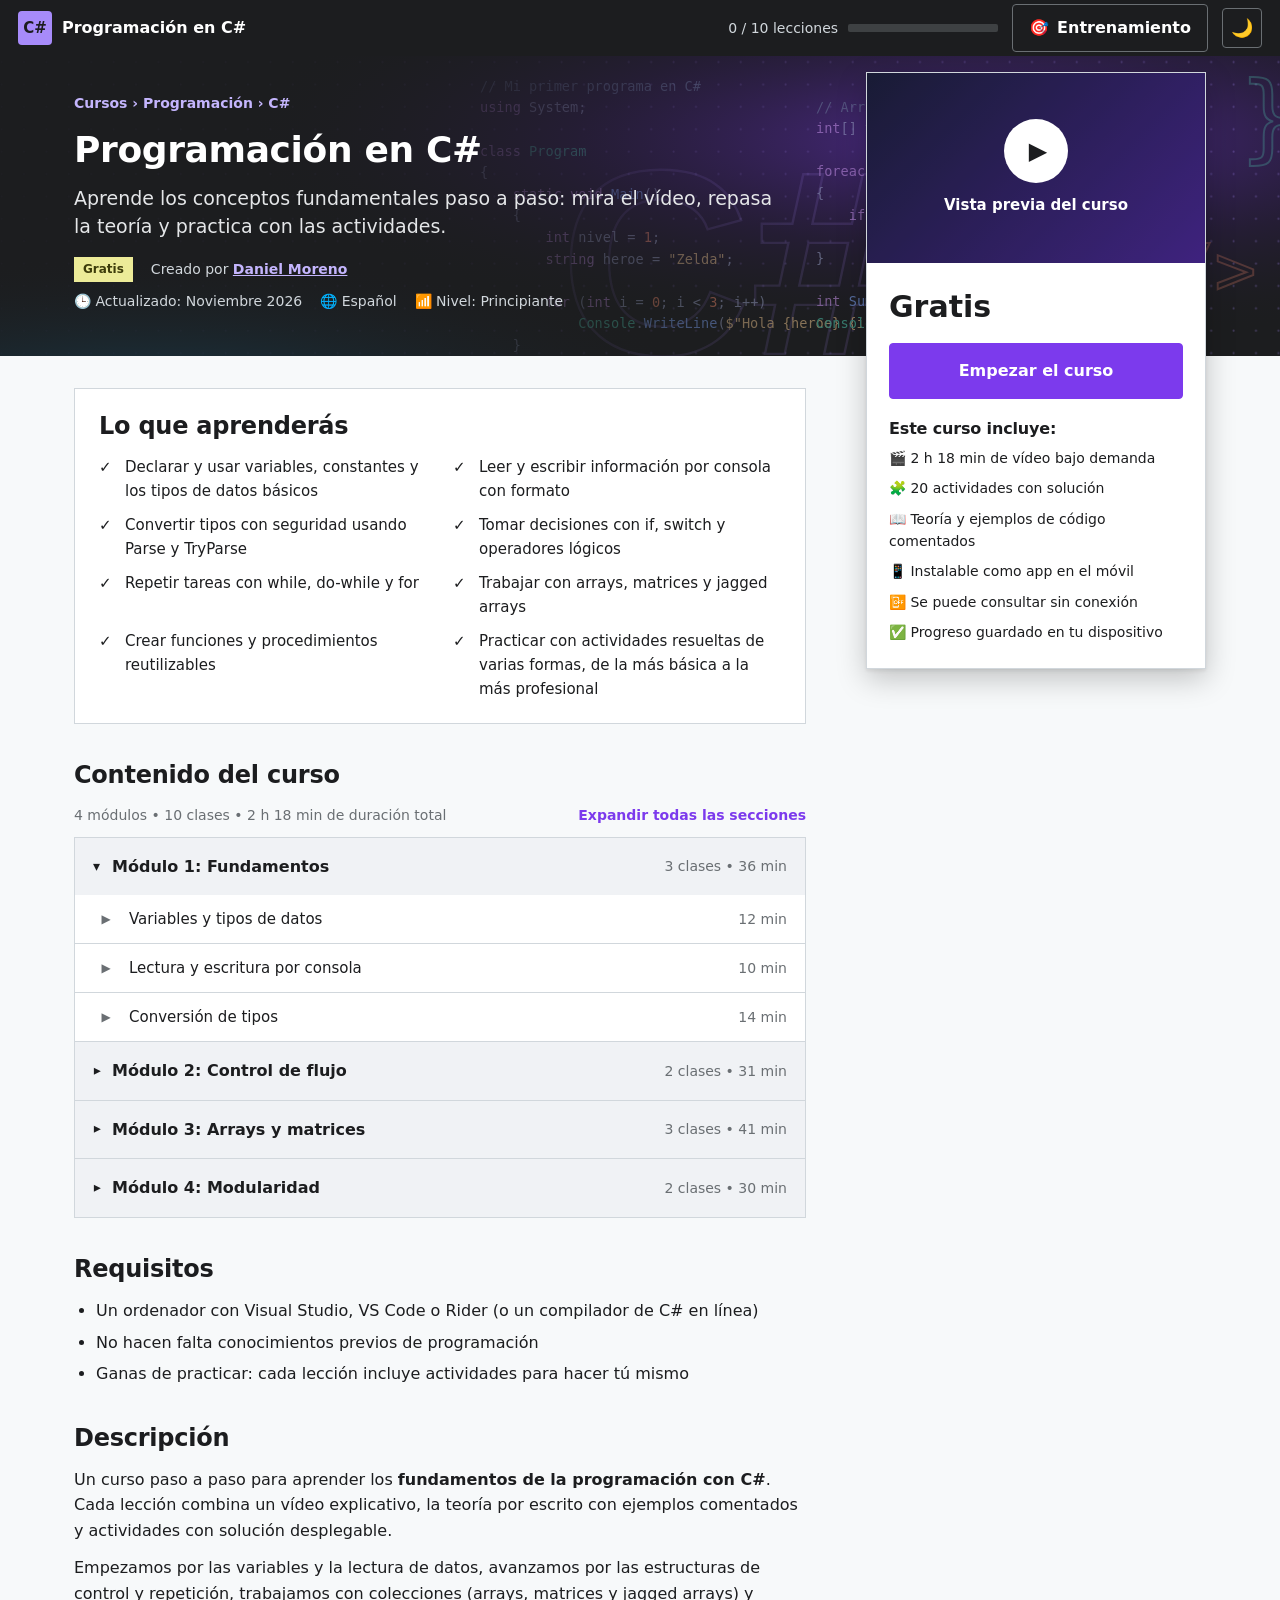
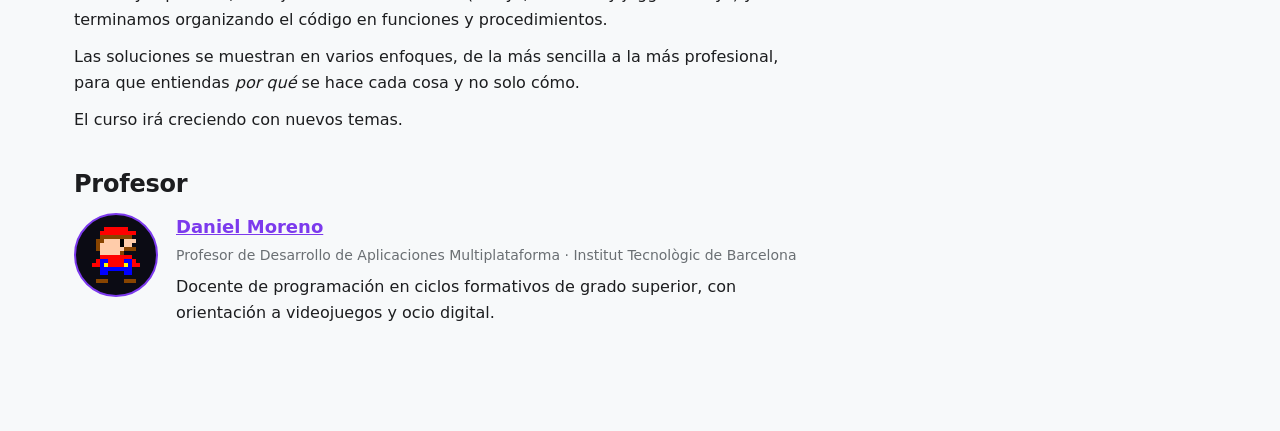
==== commit 16a1996a: "Lección con editor a la izquierda, vídeo fijo con teoría desplazable e índice a la derecha; se quita" ====
--- a/index.html
+++ b/index.html
@@ -39,7 +39,6 @@
       <div class="progress" role="progressbar" aria-label="Progreso del curso" aria-valuemin="0" aria-valuemax="100" aria-valuenow="0" id="progressBar"><span id="progressFill"></span></div>
     </div>
     <a class="btn code-btn" id="trainBtn" href="#entrenamiento" title="Resolver las actividades del curso">🎯 <span class="lbl">Entrenamiento</span></a>
-    <a class="btn code-btn" id="codeBtn" href="#codificar" title="Abrir el editor de C# junto a la lección">&lt;/&gt; <span class="lbl">Codificar</span></a>
     <button class="btn install-btn" id="installBtn" type="button" hidden>⬇ Instalar app</button>
     <button class="icon-btn" id="themeBtn" type="button" aria-label="Cambiar entre tema claro y oscuro">🌙</button>
   </header>
--- a/css/styles.css
+++ b/css/styles.css
@@ -279,6 +279,20 @@
 
 .empty { text-align: center; padding: 40px 0; color: var(--muted); }
 
+/* ---------------------------- Escritorio: vídeo fijo, teoría con scroll, índice a la derecha ---------------------------- */
+@media (min-width: 901px) {
+  .layout { grid-template-columns: minmax(0, 1fr) var(--sidebar-w); height: calc(100vh - var(--header-h)); min-height: 0; }
+  body.sidebar-collapsed .layout { grid-template-columns: minmax(0, 1fr); }
+  .content { order: 2; height: 100%; overflow-y: auto; padding: 0 24px 24px; }
+  .sidebar { order: 3; height: 100%; position: static; border-right: 0; border-left: 1px solid var(--border); }
+  body { overflow: hidden; }
+  body.view-home { overflow: auto; }
+  /* migas + vídeo se quedan arriba; lo de debajo se desplaza */
+  .lesson-media { position: sticky; top: 0; z-index: 5; background: var(--bg); padding-top: 14px; padding-bottom: 12px; box-shadow: 0 8px 8px -8px rgba(0, 0, 0, .35); }
+  .lesson-media .video-box { max-height: 44vh; width: min(100%, calc(44vh * 16 / 9)); margin: 0 auto; }
+}
+.crumbs { display: flex; align-items: center; justify-content: space-between; gap: 8px; }
+
 /* ---------------------------- Móvil ---------------------------- */
 @media (max-width: 900px) {
   .layout { grid-template-columns: 1fr; }
--- a/css/playground.css
+++ b/css/playground.css
@@ -40,13 +40,21 @@
 .try { cursor: pointer; font: inherit; font-size: 12px; font-weight: 700; padding: 3px 10px; border-radius: 4px; border: 1px solid #7c3aed; background: #7c3aed; color: #fff; }
 .try:hover { filter: brightness(1.1); }
 
-/* Escritorio: tercera columna */
+/* Escritorio: [editor | vídeo + teoría | índice del curso]. El índice va a la derecha. */
 @media (min-width: 901px) {
-  body.play-open .layout { grid-template-columns: var(--sidebar-w) minmax(0, 1fr) var(--play-w); }
-  body.play-open.sidebar-collapsed .layout { grid-template-columns: minmax(0, 1fr) var(--play-w); }
-  /* con el panel abierto, los márgenes laterales "centrados" del texto sobran */
-  body.play-open .content-inner > *:not(.crumbs):not(.video-box):not(.video-tools) { margin-left: 24px; margin-right: 24px; }
+  body.play-open .layout { grid-template-columns: var(--play-w) minmax(0, 1fr) var(--sidebar-w); }
+  body.play-open.sidebar-collapsed .layout { grid-template-columns: var(--play-w) minmax(0, 1fr); }
+  .playground { order: 1; }
+  /* ⇄: editor al otro lado del vídeo */
+  body.play-right .playground { order: 3; border-left: 1px solid #000; border-right: 0; }
+  body.play-right .sidebar { order: 4; }
+  body.play-right.play-open .layout { grid-template-columns: minmax(0, 1fr) var(--play-w) var(--sidebar-w); }
+  body.play-right.play-open.sidebar-collapsed .layout { grid-template-columns: minmax(0, 1fr) var(--play-w); }
+  body:not(.play-right) .playground { border-left: 0; border-right: 1px solid #000; }
+  body:not(.play-right) .pg-resize { left: auto; right: -4px; }
 }
+.pg-reopen { display: none; padding: 4px 10px; font-size: 13px; }
+body:not(.play-open) .pg-reopen { display: inline-flex; }
 
 /* Móvil: hoja inferior a pantalla casi completa */
 @media (max-width: 900px) {
--- a/css/editor.css
+++ b/css/editor.css
@@ -16,7 +16,7 @@
 /* Botones «Codificar» y «Entrenamiento» de la cabecera */
 .code-btn { background: transparent; color: #fff; border-color: #6a6f73; text-decoration: none; white-space: nowrap; }
 .code-btn:hover { background: #3e4143; }
-body.play-open #codeBtn, body.view-train #trainBtn { background: #7c3aed; border-color: #7c3aed; }
+body.view-train #trainBtn { background: #7c3aed; border-color: #7c3aed; }
 
 .editor-view[hidden] { display: none; }
 .editor-view {
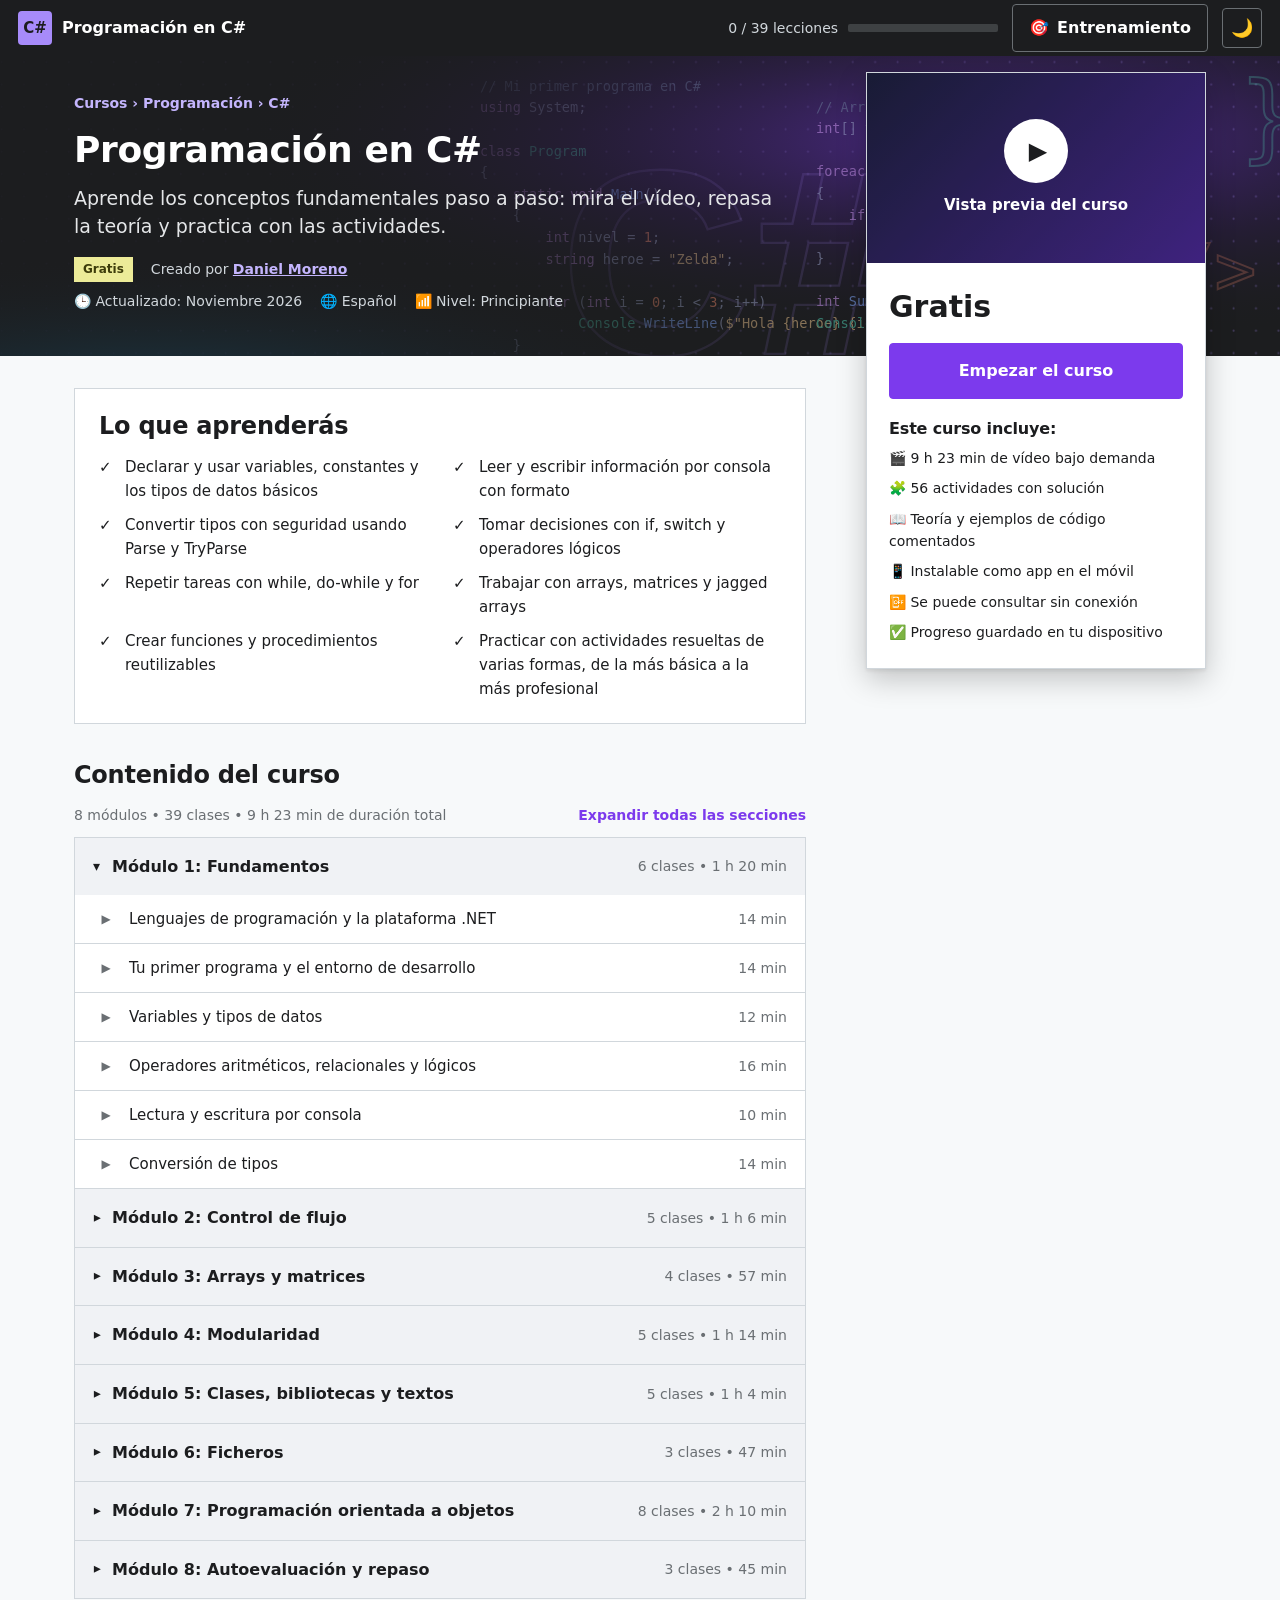
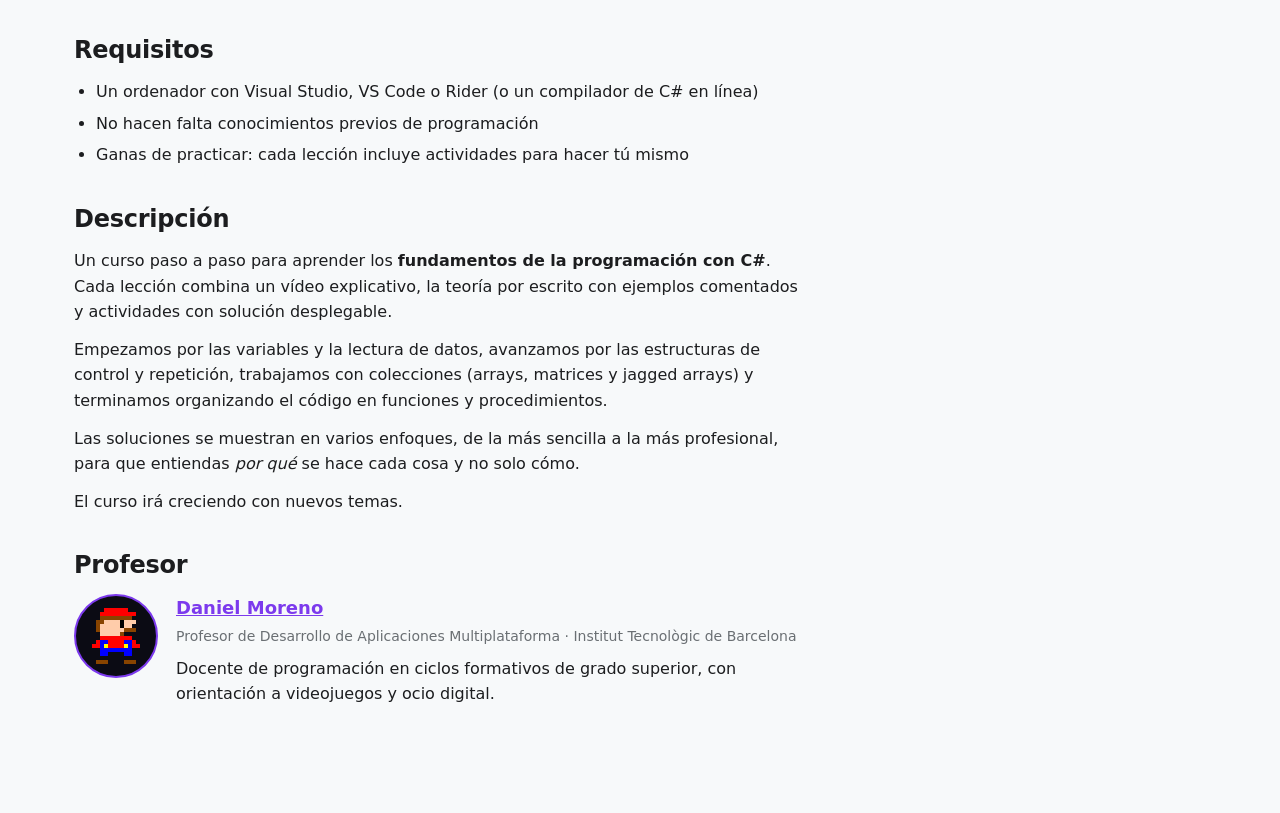
==== commit a4e3a4ff: "Curso completo: 26 lecciones nuevas (8 módulos), actividades propuestas, autoevaluación (175 pregunt" ====
--- a/index.html
+++ b/index.html
@@ -51,13 +51,17 @@
   <div id="training" class="editor-view" hidden></div>
 
   <div class="layout">
+    <!-- Tiras que aparecen al esconder el índice o el editor, para volver a mostrarlos -->
+    <button class="side-strip strip-index" id="stripIndex" type="button" title="Mostrar el contenido del curso"><b class="arrow" aria-hidden="true">»</b><span>☰ Contenido del curso</span></button>
+    <button class="side-strip strip-code" id="stripCode" type="button" title="Mostrar el editor de código"><b class="arrow" aria-hidden="true">»</b><span>&lt;/&gt; Editor de código</span></button>
     <nav class="sidebar" id="sidebar" aria-label="Índice del curso">
-      <div class="sidebar-head"><a class="back-home" href="#inicio">← Página del curso</a><h2>Contenido del curso</h2><p class="course-sub" id="courseSub"></p></div>
+      <div class="sidebar-head"><button class="pg-hide" id="sbHide" type="button" title="Ocultar el contenido del curso" aria-label="Ocultar el contenido del curso">«</button><a class="back-home" href="#inicio">← Página del curso</a><h2>Contenido del curso</h2><p class="course-sub" id="courseSub"></p></div>
       <div id="modules"></div>
       <div class="sidebar-foot">
         <button class="link-btn" id="resetBtn" type="button">Reiniciar mi progreso</button>
       </div>
     </nav>
+    <div class="sb-grip" id="sbGrip" role="separator" aria-orientation="vertical" title="Arrastra para cambiar el ancho"></div>
     <div class="backdrop" id="backdrop"></div>
 
     <main class="content" id="content" tabindex="-1">
@@ -74,6 +78,7 @@
 
   <!-- Orden importante: primero los datos (COURSE) y después la lógica que los usa -->
   <script src="data/course.js"></script>
+  <script src="data/tests.js"></script>
   <script src="js/editor-kit.js"></script>
   <script src="js/editor-pane.js"></script>
   <script src="js/training.js"></script>
--- a/css/styles.css
+++ b/css/styles.css
@@ -135,6 +135,9 @@
   border-radius: 50%; border: 2px solid var(--border);
   display: grid; place-items: center; font-size: 13px; color: transparent;
 }
+.lesson-link .tick[data-lesson] { cursor: pointer; transition: border-color .15s, background .15s; }
+.lesson-link .tick[data-lesson]:hover { border-color: var(--ok); background: color-mix(in srgb, var(--ok) 25%, transparent); }
+.lesson-link .tick[data-lesson]:focus-visible { outline: 2px solid var(--accent); outline-offset: 2px; }
 .lesson-link.done .tick { background: var(--ok); border-color: var(--ok); color: #fff; }
 .lesson-link .info { display: flex; flex-direction: column; min-width: 0; }
 .lesson-link .name { font-size: 15px; line-height: 1.35; }
@@ -279,18 +282,43 @@
 
 .empty { text-align: center; padding: 40px 0; color: var(--muted); }
 
-/* ---------------------------- Escritorio: vídeo fijo, teoría con scroll, índice a la derecha ---------------------------- */
+/* ---------------------------- Escritorio: [índice | editor | vídeo + teoría] ----------------------------
+   Fila flexible: el índice y el editor se pueden esconder (quedan tiras) y ajustar en anchura. */
 @media (min-width: 901px) {
-  .layout { grid-template-columns: minmax(0, 1fr) var(--sidebar-w); height: calc(100vh - var(--header-h)); min-height: 0; }
-  body.sidebar-collapsed .layout { grid-template-columns: minmax(0, 1fr); }
-  .content { order: 2; height: 100%; overflow-y: auto; padding: 0 24px 24px; }
-  .sidebar { order: 3; height: 100%; position: static; border-right: 0; border-left: 1px solid var(--border); }
+  .layout { display: flex; height: calc(100vh - var(--header-h)); min-height: 0; }
+  .sidebar { order: 10; flex: none; width: var(--sidebar-w); height: 100%; position: relative; border-left: 0; border-right: 1px solid var(--border); }
+  body.sidebar-collapsed .sidebar { display: none; }
+  .content { order: 40; flex: 1; min-width: 0; height: 100%; overflow-y: auto; padding: 0 24px 24px; }
   body { overflow: hidden; }
   body.view-home { overflow: auto; }
   /* migas + vídeo se quedan arriba; lo de debajo se desplaza */
   .lesson-media { position: sticky; top: 0; z-index: 5; background: var(--bg); padding-top: 14px; padding-bottom: 12px; box-shadow: 0 8px 8px -8px rgba(0, 0, 0, .35); }
   .lesson-media .video-box { max-height: 44vh; width: min(100%, calc(44vh * 16 / 9)); margin: 0 auto; }
 }
+/* Asa para cambiar el ancho del índice y botón « para esconderlo */
+.sb-grip { display: none; flex: none; order: 11; width: 8px; margin: 0 -4px; z-index: 6; cursor: col-resize; touch-action: none; }
+@media (min-width: 901px) { body:not(.sidebar-collapsed) .sb-grip { display: block; } }
+.sb-grip:hover, .sb-grip.drag { background: rgba(124, 58, 237, .6); }
+.sidebar-head { position: relative; }
+.pg-hide { position: absolute; top: 12px; right: 12px; width: 28px; height: 26px; cursor: pointer; border: 1px solid var(--border); background: var(--surface-2, transparent); color: var(--text); border-radius: 4px; font-size: 15px; line-height: 1; }
+.pg-hide:hover { background: #7c3aed; color: #fff; border-color: #7c3aed; }
+/* Tiras laterales (solo escritorio) */
+.side-strip { display: none; flex: none; width: 40px; flex-direction: column; align-items: center; gap: 14px; padding: 12px 0; border: 0; border-right: 1px solid #2d2d44; background: #181826; color: #c4c8e0; cursor: pointer; font: inherit; font-size: 13px; font-weight: 700; letter-spacing: .04em; }
+.side-strip .arrow { display: grid; place-items: center; width: 26px; height: 26px; border-radius: 50%; background: #7c3aed; color: #fff; font-size: 15px; line-height: 1; }
+.side-strip span { writing-mode: vertical-rl; transform: rotate(180deg); white-space: nowrap; }
+.side-strip:hover { background: #24243a; color: #fff; }
+.side-strip:hover .arrow { background: #9061f9; }
+@media (min-width: 901px) {
+  .strip-index { order: 5; }
+  .strip-code { order: 25; }
+  body.play-right .strip-code { order: 45; border-right: 0; border-left: 1px solid #000; }
+  body.sidebar-collapsed .strip-index { display: flex; }
+  body:not(.play-open) .strip-code { display: flex; }
+}
+.media-fold { display: block; margin: 8px auto 0; padding: 3px 14px; font: inherit; font-size: 12.5px; font-weight: 700; cursor: pointer; border: 1px solid var(--border); border-radius: 999px; background: var(--surface); color: var(--muted); }
+.media-fold:hover { background: #7c3aed; border-color: #7c3aed; color: #fff; }
+body.video-collapsed .lesson-media .video-box, body.video-collapsed .lesson-media .video-tools { display: none; }
+body.video-collapsed .lesson-media { padding-bottom: 8px; }
 .crumbs { display: flex; align-items: center; justify-content: space-between; gap: 8px; }
 
 /* ---------------------------- Móvil ---------------------------- */
@@ -312,3 +340,27 @@
 @media (prefers-reduced-motion: reduce) {
   * { transition: none !important; scroll-behavior: auto !important; }
 }
+
+/* ---------------------------- Autoevaluación (tests) ---------------------------- */
+.quiz-intro { color: var(--muted); }
+.quiz-best { background: var(--accent-soft); border-radius: 8px; padding: 8px 14px; display: inline-block; }
+.quiz-q { background: var(--surface); border: 1px solid var(--border); border-radius: var(--radius); padding: 18px 20px; margin-bottom: 16px; box-shadow: var(--shadow); }
+.quiz-q h3 { margin: 0 0 10px; font-size: 18px; line-height: 1.4; }
+.quiz-q h3 { white-space: pre-wrap; }
+.quiz-q .qn { display: inline-block; min-width: 26px; height: 26px; line-height: 26px; text-align: center; border-radius: 50%; background: var(--accent); color: #fff; font-size: 14px; margin-right: 6px; }
+.quiz-topic { margin: -4px 0 10px; font-size: 13px; color: var(--muted); }
+.quiz-opts { display: grid; gap: 8px; }
+.quiz-opt { text-align: left; font: inherit; color: var(--text); background: var(--bg); border: 1px solid var(--border); border-radius: 10px; padding: 10px 14px; cursor: pointer; }
+.quiz-opt:hover:not(:disabled) { border-color: var(--accent); background: var(--accent-soft); }
+.quiz-opt:disabled { cursor: default; }
+.quiz-opt.right { border-color: var(--ok); background: var(--ok-soft); font-weight: 700; }
+.quiz-opt.wrong { border-color: #d33; background: rgba(220, 50, 50, .12); }
+.quiz-fb { margin: 10px 0 0; font-weight: 700; }
+.quiz-fb.good { color: var(--ok); }
+.quiz-fb.bad { color: #d33; }
+.quiz-exp { margin: 6px 0 0; color: var(--muted); }
+.quiz-score { background: var(--accent-soft); border-left: 4px solid var(--accent); border-radius: 8px; padding: 14px 18px; margin: 18px 0; font-size: 17px; }
+.theory pre:not(.code pre) { background: var(--code-bg, #1e1e2e); color: #e6e6e6; padding: 12px 16px; border-radius: 10px; overflow-x: auto; font-size: 14px; line-height: 1.45; }
+.theory pre code { background: none; padding: 0; color: inherit; }
+.theory .example { margin: 18px 0; }
+.theory blockquote { margin: 16px 0; }
--- a/css/theme.css
+++ b/css/theme.css
@@ -41,7 +41,6 @@
   .layout { grid-template-columns: var(--sidebar-w) minmax(0, 1fr); }
   .content { padding: 0 0 40px; }
   /* Índice oculto: el contenido pasa a ocupar todo el ancho */
-  body.sidebar-collapsed .layout { grid-template-columns: minmax(0, 1fr); }
   body.sidebar-collapsed .sidebar { display: none; }
   .content-inner { max-width: none; }
   /* Franja oscura detrás del vídeo, como en Udemy */
--- a/css/playground.css
+++ b/css/playground.css
@@ -24,9 +24,11 @@
 .pg-head { display: flex; align-items: center; gap: 8px; padding: 10px 12px; background: #151521; border-bottom: 1px solid #2d2d44; font-size: 14px; min-width: 0; }
 .pg-lesson { color: #9aa0c0; font-size: 12px; white-space: nowrap; overflow: hidden; text-overflow: ellipsis; min-width: 0; }
 .pg-spacer { flex: 1; }
-.pg-x { color: #e4e6f0; }
-.pg-tools { display: flex; flex-wrap: wrap; gap: 6px; padding: 8px 12px; background: #1a1a2b; border-bottom: 1px solid #2d2d44; }
-.playground .btn { padding: 6px 12px; font-size: 13px; }
+.pg-x { color: #e4e6f0; font-weight: 800; }
+.pg-grow { flex: 1; }
+.pg-tools2 { padding-top: 0; }
+.pg-tools { display: flex; flex-wrap: wrap; align-items: center; gap: 6px; padding: 8px 12px; background: #1a1a2b; border-bottom: 1px solid #2d2d44; }
+.playground .btn { padding: 6px 10px; font-size: 13px; }
 .playground .ed-tool { background: #24243a; color: #e4e6f0; border-color: #3a3a58; cursor: pointer; }
 .playground .ed-tool:hover { background: #30304d; }
 .playground .btn.primary:disabled { opacity: .7; cursor: wait; }
@@ -40,18 +42,13 @@
 .try { cursor: pointer; font: inherit; font-size: 12px; font-weight: 700; padding: 3px 10px; border-radius: 4px; border: 1px solid #7c3aed; background: #7c3aed; color: #fff; }
 .try:hover { filter: brightness(1.1); }
 
-/* Escritorio: [editor | vídeo + teoría | índice del curso]. El índice va a la derecha. */
+/* Escritorio: el editor es una columna más de la fila (flex), entre el índice y la lección. */
 @media (min-width: 901px) {
-  body.play-open .layout { grid-template-columns: var(--play-w) minmax(0, 1fr) var(--sidebar-w); }
-  body.play-open.sidebar-collapsed .layout { grid-template-columns: var(--play-w) minmax(0, 1fr); }
-  .playground { order: 1; }
-  /* ⇄: editor al otro lado del vídeo */
-  body.play-right .playground { order: 3; border-left: 1px solid #000; border-right: 0; }
-  body.play-right .sidebar { order: 4; }
-  body.play-right.play-open .layout { grid-template-columns: minmax(0, 1fr) var(--play-w) var(--sidebar-w); }
-  body.play-right.play-open.sidebar-collapsed .layout { grid-template-columns: minmax(0, 1fr) var(--play-w); }
-  body:not(.play-right) .playground { border-left: 0; border-right: 1px solid #000; }
-  body:not(.play-right) .pg-resize { left: auto; right: -4px; }
+  .playground { order: 30; flex: none; width: var(--play-w); position: relative; top: auto; height: 100%; align-self: stretch; border-left: 0; border-right: 1px solid #000; }
+  .pg-resize { left: auto; right: -4px; }
+  /* ⇄: editor a la derecha de la lección */
+  body.play-right .playground { order: 50; border-right: 0; border-left: 1px solid #000; }
+  body.play-right .pg-resize { right: auto; left: -4px; }
 }
 .pg-reopen { display: none; padding: 4px 10px; font-size: 13px; }
 body:not(.play-open) .pg-reopen { display: inline-flex; }
@@ -64,11 +61,3 @@
   }
   .pg-resize { display: none; }
 }
-
-/* Editor a la izquierda (botón ⇄): el panel pasa a la primera columna */
-@media (min-width: 901px) {
-  body.play-open.play-left .layout { grid-template-columns: var(--play-w) var(--sidebar-w) minmax(0, 1fr); }
-  body.play-open.play-left.sidebar-collapsed .layout { grid-template-columns: var(--play-w) minmax(0, 1fr); }
-  body.play-left .playground { order: -1; border-left: 0; border-right: 1px solid #000; }
-  body.play-left .pg-resize { left: auto; right: -4px; }
-}
--- a/css/editor.css
+++ b/css/editor.css
@@ -74,7 +74,7 @@
   body.view-train { overflow: auto; }
   .editor-view { height: auto; min-height: calc(100vh - var(--header-h)); }
   .ed-bar { padding: 8px 10px; }
-  .ed-group, .ep-hints, #trLayout { display: none; }
+  .ep-hints { display: none; }
   .ed-select { max-width: 60vw; }
   .code-btn { padding: 6px 9px; font-size: 13px; }
   .code-btn .lbl { display: none; }                 /* en móvil solo el icono, para que quepan los dos botones */
--- a/css/training.css
+++ b/css/training.css
@@ -2,15 +2,43 @@
    css/training.css · «Entrenamiento»: enunciado a la izquierda + editor y salida
    ===================================================================== */
 
-.tr-main { flex: 1; min-height: 0; display: grid; grid-template-columns: minmax(300px, 400px) minmax(0, 1fr); }
-.editor-view.show-browser .tr-main { grid-template-columns: 290px minmax(300px, 400px) minmax(0, 1fr); }
-.editor-view.no-problem .tr-main { grid-template-columns: minmax(0, 1fr); }
-.editor-view.no-problem.show-browser .tr-main { grid-template-columns: 290px minmax(0, 1fr); }
+/* Cuatro zonas en fila: lista | enunciado | editor | salida. Cada una se ajusta arrastrando el asa. */
+.editor-view { --tr-bw: 290px; --tr-pw: 400px; --tr-iw: 340px; }
+.tr-main { flex: 1; min-height: 0; display: flex; }
+.tr-browser { flex: none; width: var(--tr-bw); }
+.tr-problem { flex: none; width: var(--tr-pw); }
+.tr-work { flex: 1; min-width: 0; min-height: 0; display: flex; }
+.tr-work .ep-editor { flex: 1; min-width: 0; }
+.tr-work .ep-io { flex: none; width: var(--tr-iw); }
+.editor-view.stacked .tr-work { flex-direction: column; }
+.editor-view.stacked .tr-work .ep-editor { flex: 1.4; }
+.editor-view.stacked .tr-work .ep-io { width: auto; flex: 1; }
+.editor-view.stacked .tr-grip-io { display: none; }
+
+/* Asas de arrastre */
+.tr-grip { flex: none; width: 7px; margin: 0 -3px; z-index: 4; cursor: col-resize; background: transparent; touch-action: none; position: relative; }
+.tr-grip::after { content: ""; position: absolute; left: 3px; top: 0; bottom: 0; width: 1px; background: #000; }
+.tr-grip:hover, .tr-grip.drag { background: rgba(124, 58, 237, .55); }
+
+/* Cabecera de cada panel con su botón «  y tira que queda al plegarlo */
+.tr-phead { display: flex; align-items: center; justify-content: space-between; margin: -4px 0 8px; font-size: 13px; }
+.tr-browser .tr-phead { margin: 0; padding: 8px 10px 8px 14px; background: #1f1f33; border-bottom: 1px solid #2d2d44; color: #e4e6f0; }
+.tr-collapse { cursor: pointer; border: 1px solid #3a3a58; background: #24243a; color: #e4e6f0; border-radius: 4px; width: 28px; height: 24px; font-size: 15px; line-height: 1; }
+.tr-problem .tr-collapse { background: var(--surface-2, #eee); color: var(--text); border-color: var(--border, #ccc); }
+.tr-collapse:hover { background: #7c3aed; color: #fff; border-color: #7c3aed; }
+.tr-strip { display: none; flex: none; width: 40px; flex-direction: column; align-items: center; gap: 14px; padding: 12px 0; border: 0; border-right: 1px solid #2d2d44; background: #181826; color: #c4c8e0; cursor: pointer; font: inherit; font-size: 13px; font-weight: 700; letter-spacing: .04em; }
+.tr-strip .arrow { display: grid; place-items: center; width: 26px; height: 26px; border-radius: 50%; background: #7c3aed; color: #fff; font-size: 15px; line-height: 1; }
+.tr-strip span { writing-mode: vertical-rl; transform: rotate(180deg); white-space: nowrap; }
+.tr-strip:hover { background: #24243a; color: #fff; }
+.tr-strip:hover .arrow { background: #9061f9; }
+.editor-view.show-browser .tr-strip-browser, .editor-view:not(.no-problem) .tr-strip-problem { display: none; }
+.editor-view:not(.show-browser) .tr-strip-browser, .editor-view.no-problem .tr-strip-problem { display: flex; }
+.editor-view:not(.show-browser) .tr-browser, .editor-view:not(.show-browser) .tr-grip-browser,
+.editor-view.no-problem .tr-problem, .editor-view.no-problem .tr-grip-problem { display: none; }
 .tr-title { font-weight: 700; font-size: 14px; max-width: 34vw; white-space: nowrap; overflow: hidden; text-overflow: ellipsis; }
 
 /* Lista de actividades por módulo */
-.tr-browser { display: none; overflow-y: auto; background: #181826; border-right: 1px solid #000; font-size: 13px; }
-.editor-view.show-browser .tr-browser { display: block; }
+.tr-browser { overflow-y: auto; background: #181826; border-right: 1px solid #000; font-size: 13px; }
 .tr-prog { padding: 12px 14px; border-bottom: 1px solid #2d2d44; color: #c4c8e0; }
 .tr-prog .bar { height: 6px; margin-top: 6px; background: #2d2d44; border-radius: 3px; overflow: hidden; }
 .tr-prog .bar span { display: block; height: 100%; background: #22c55e; }
@@ -21,6 +49,9 @@
 .tr-act:hover { background: #24243a; }
 .tr-act.active { background: #2b2450; border-left-color: #7c3aed; }
 .tr-act .tick { flex: none; width: 16px; height: 16px; border: 1.5px solid #5b6385; border-radius: 50%; font-size: 11px; line-height: 14px; text-align: center; }
+.tr-act .tick { cursor: pointer; transition: border-color .15s, background .15s; }
+.tr-act .tick:hover { border-color: #22c55e; background: rgba(34, 197, 94, .25); }
+.tr-act .tick:focus-visible { outline: 2px solid #c4b5fd; outline-offset: 2px; }
 .tr-act.done .tick { background: #22c55e; border-color: #22c55e; color: #fff; }
 .tr-act .t { flex: 1; min-width: 0; }
 .tr-act .lv { flex: none; font-size: 11px; color: #ecc48d; }
@@ -40,25 +71,20 @@
 .tr-nav .btn[aria-disabled="true"] { opacity: .45; pointer-events: none; }
 .tr-lesson-link { display: block; margin-top: 14px; font-weight: 700; font-size: 14px; }
 
-/* Zona de trabajo: editor | entrada y salida */
-.tr-work { min-width: 0; min-height: 0; display: grid; grid-template-columns: minmax(0, 1.5fr) minmax(260px, 1fr); }
-.tr-work .ep-editor { border-right: 1px solid #000; }
-.editor-view.stacked .tr-work { grid-template-columns: minmax(0, 1fr); grid-template-rows: minmax(0, 1.4fr) minmax(0, 1fr); }
-.editor-view.stacked .tr-work .ep-editor { border-right: 0; border-bottom: 1px solid #000; }
-
-@media (max-width: 1200px) and (min-width: 901px) {
-  /* en pantallas medianas, editor y salida apilados para que el código tenga ancho */
-  .tr-work { grid-template-columns: minmax(0, 1fr); grid-template-rows: minmax(0, 1.4fr) minmax(0, 1fr); }
-  .tr-work .ep-editor { border-right: 0; border-bottom: 1px solid #000; }
-}
+/* Móvil: todo apilado, sin asas; las tiras plegadas son barras horizontales */
 @media (max-width: 900px) {
+  .tr-main { flex-direction: column; }
+  .tr-browser, .tr-problem { width: auto; }
   .tr-browser { max-height: 45vh; border-right: 0; border-bottom: 1px solid #000; }
+  .tr-problem { overflow: visible; border-right: 0; border-bottom: 1px solid #000; }
+  .tr-grip { display: none; }
+  .tr-strip { width: auto; flex-direction: row; justify-content: flex-start; padding: 8px 14px; border: 0; border-bottom: 1px solid #2d2d44; }
+  .tr-strip span { writing-mode: horizontal-tb; transform: none; }
+  .tr-strip .arrow { order: 2; margin-left: auto; transform: rotate(90deg); }
   .tr-title { display: none; }
-  .tr-main, .editor-view.no-problem .tr-main { display: flex; flex-direction: column; }
-  .tr-problem { overflow: visible; border-right: 0; border-bottom: 1px solid #000; }
-  .tr-work, .editor-view.stacked .tr-work { display: flex; flex-direction: column; }
-  .tr-work .ep-editor { height: 55vh; flex: none; border: 0; }
-  .tr-work .ep-io { min-height: 220px; }
+  .tr-work, .editor-view.stacked .tr-work { flex-direction: column; }
+  .tr-work .ep-editor { height: 55vh; flex: none; }
+  .tr-work .ep-io { width: auto; min-height: 220px; }
 }
 .train-link { margin: 12px 0 0; }
 .train-link .btn { text-decoration: none; }
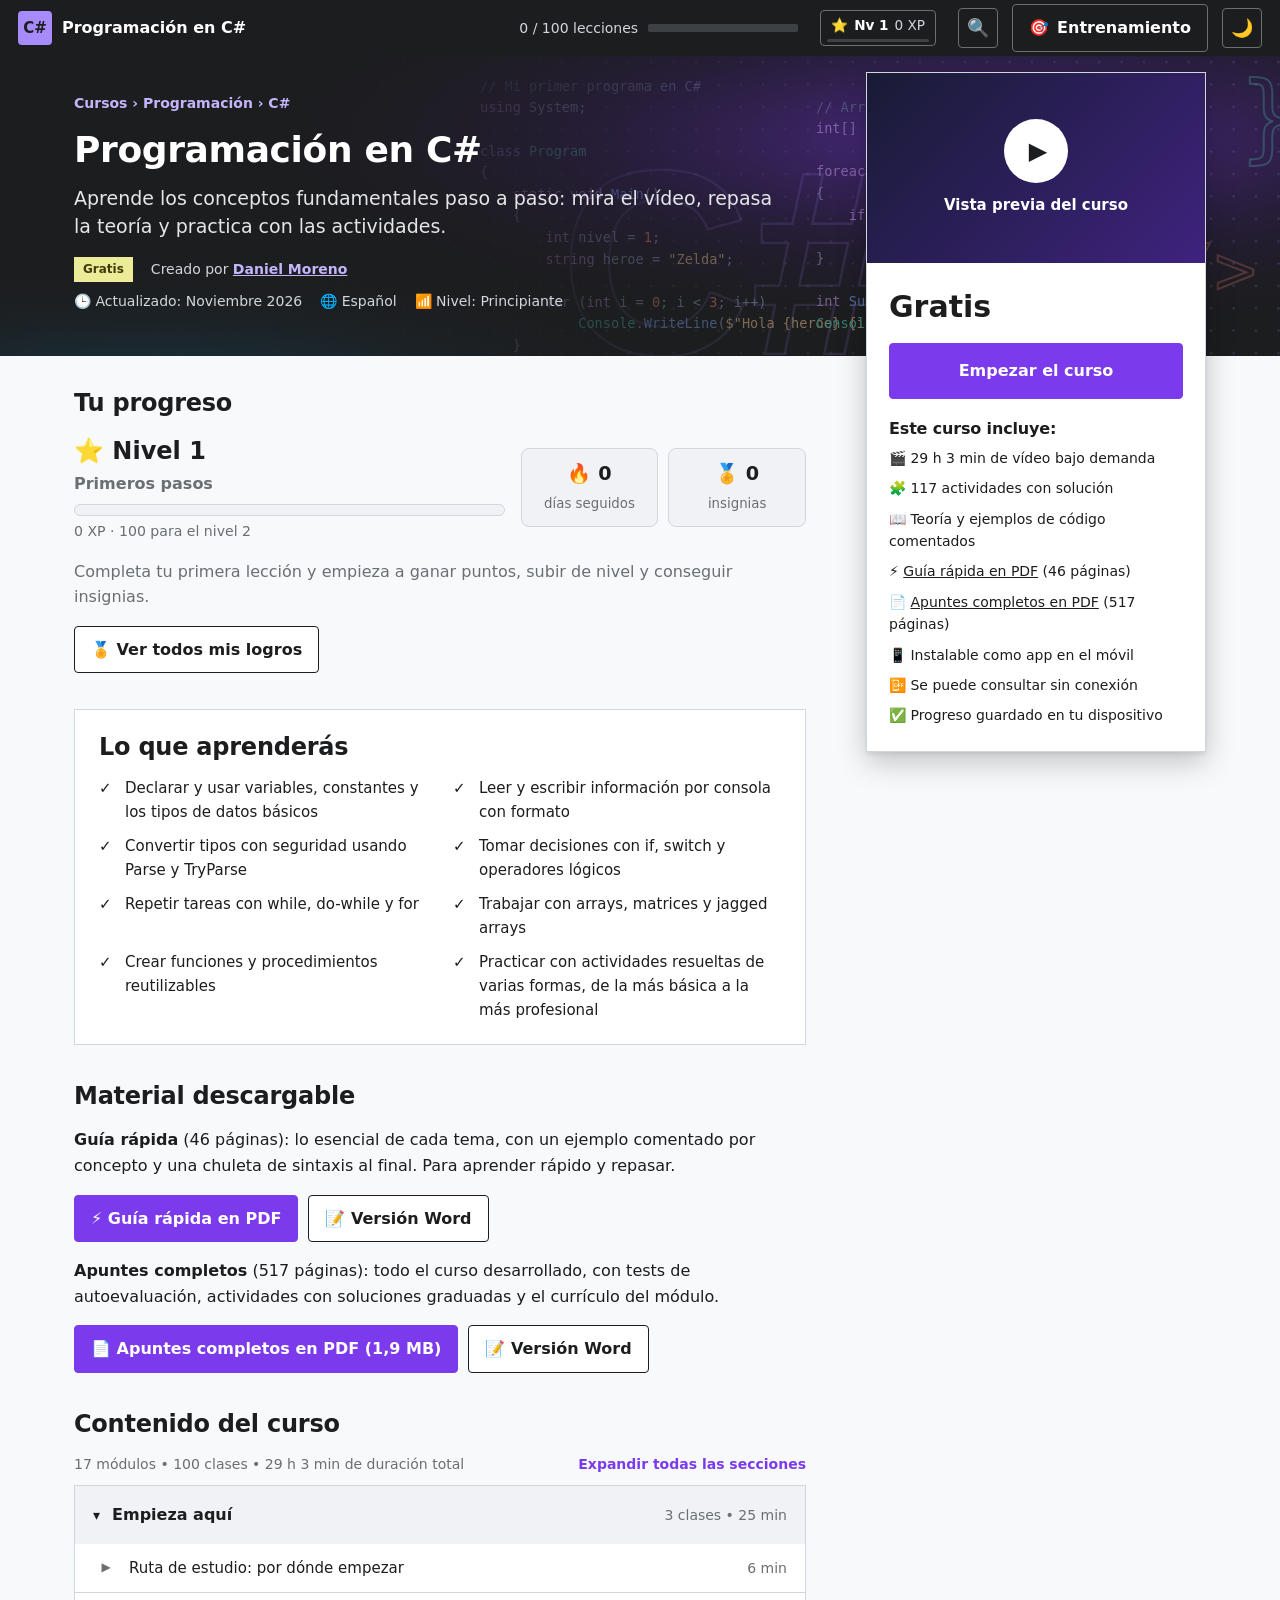
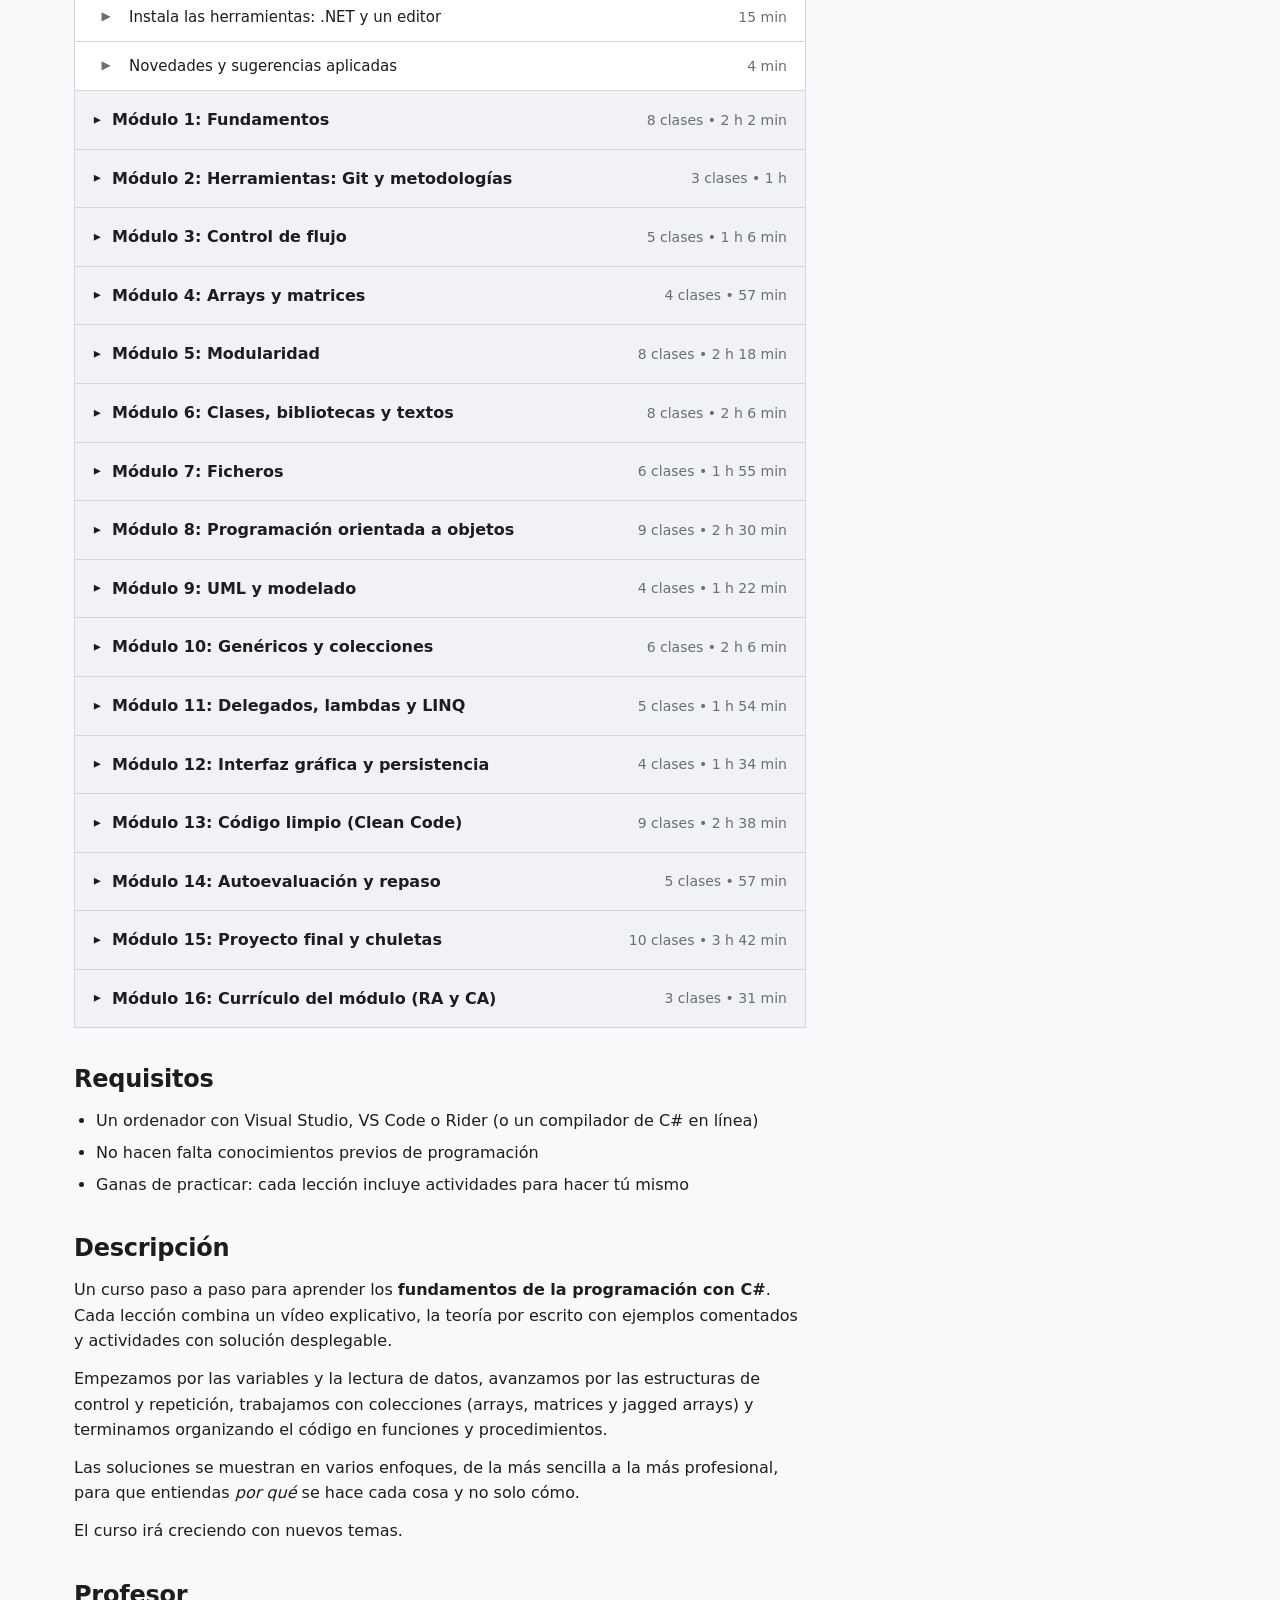
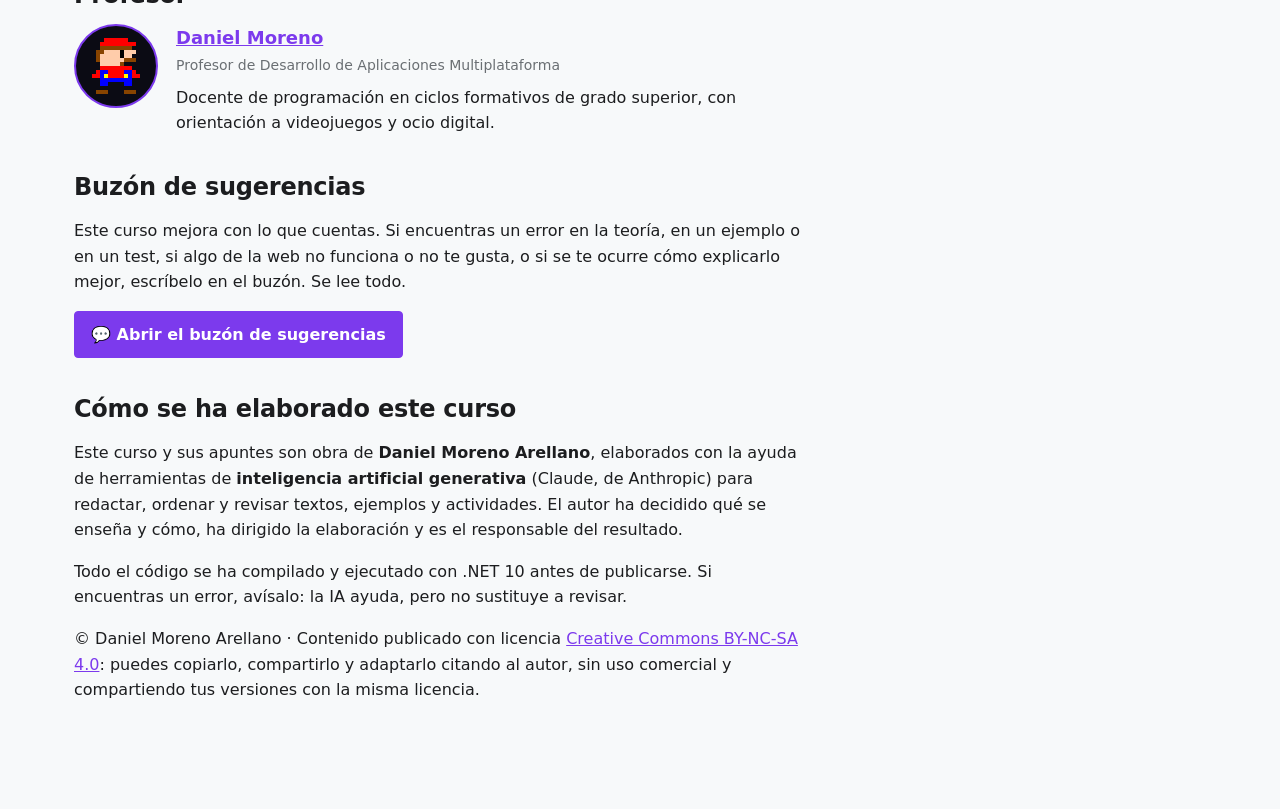
==== commit 44b35ba6: "Añade gamificación, buscador, ruta de estudio, proyecto final y chuletas - Gamificación: XP, 10 nive" ====
--- a/index.html
+++ b/index.html
@@ -4,7 +4,22 @@
   <meta charset="utf-8">
   <meta name="viewport" content="width=device-width, initial-scale=1">
   <title>Programación en C# · Curso</title>
-  <meta name="description" content="Curso de programación en C# con vídeos, teoría y actividades resueltas.">
+  <meta name="description" content="Curso gratuito de programación en C#: vídeos, teoría, ejercicios resueltos y tests. Módulo de Programación de los ciclos DAM y DAW.">
+  <meta name="author" content="Daniel Moreno Arellano">
+  <!-- Vista previa al compartir el enlace (WhatsApp, Telegram, X, LinkedIn…).
+       Las redes exigen direcciones ABSOLUTAS en og:url y og:image. -->
+  <link rel="canonical" href="https://dmorenoar.github.io/programacion-en-csharp/">
+  <meta property="og:type" content="website">
+  <meta property="og:locale" content="es_ES">
+  <meta property="og:site_name" content="Programación en C#">
+  <meta property="og:title" content="Programación en C# · Curso gratuito">
+  <meta property="og:description" content="Vídeos, teoría, ejercicios resueltos y tests para aprender a programar en C#. Funciona también sin conexión.">
+  <meta property="og:url" content="https://dmorenoar.github.io/programacion-en-csharp/">
+  <meta property="og:image" content="https://dmorenoar.github.io/programacion-en-csharp/img/og-curso.png">
+  <meta property="og:image:width" content="1200">
+  <meta property="og:image:height" content="630">
+  <meta property="og:image:alt" content="Programación en C# · curso gratuito">
+  <meta name="twitter:card" content="summary_large_image">
   <!-- PWA: manifiesto (nombre, iconos, colores) + iconos para navegador e iOS -->
   <link rel="manifest" href="manifest.webmanifest">
   <meta name="theme-color" content="#1c1d1f">
@@ -20,6 +35,7 @@
   <link rel="stylesheet" href="css/editor.css">
   <link rel="stylesheet" href="css/training.css">
   <link rel="stylesheet" href="css/profile.css">
+  <link rel="stylesheet" href="css/extras.css">
 </head>
 <body>
   <!--
@@ -85,5 +101,7 @@
   <script src="js/profile.js"></script>
   <script src="js/app.js"></script>
   <script src="js/playground.js"></script>
+  <script src="js/extras.js"></script>
+  <script src="js/gamificacion.js"></script>
 </body>
 </html>
--- a/css/styles.css
+++ b/css/styles.css
@@ -364,3 +364,31 @@
 .theory pre code { background: none; padding: 0; color: inherit; }
 .theory .example { margin: 18px 0; }
 .theory blockquote { margin: 16px 0; }
+
+/* Etiqueta del resultado de aprendizaje de cada lección */
+.ra-chip {
+  display: inline-block;
+  margin: 0 0 14px;
+  padding: 4px 12px;
+  border: 1px solid var(--line, #d8dee9);
+  border-radius: 999px;
+  background: rgba(112, 149, 202, .12);
+  color: inherit;
+  font-size: 13px;
+  font-weight: 600;
+  letter-spacing: .2px;
+  text-decoration: none;
+}
+.ra-chip::before { content: "🎓 "; }
+.ra-chip:hover, .ra-chip:focus-visible { background: rgba(112, 149, 202, .26); }
+.ra-chip.transversal { background: rgba(140, 140, 140, .14); font-weight: 500; }
+.ra-chip.transversal::before { content: "🧰 "; }
+
+/* Fila de botones de descarga (material del curso) */
+.dl-row { display: flex; flex-wrap: wrap; gap: 10px; margin: 14px 0 4px; }
+.dl-row .btn { text-decoration: none; }
+.includes a { color: inherit; }
+
+/* Buzón de sugerencias al pie de cada lección */
+.buzon-leccion { margin-top: 18px; padding: 12px 14px; border: 1px dashed var(--border); border-radius: 10px; font-size: .92rem; color: var(--muted, inherit); }
+.buzon-leccion a { font-weight: 600; }
--- a/css/extras.css
+++ b/css/extras.css
@@ -0,0 +1,139 @@
+/* =====================================================================
+   css/extras.css · estilos de js/extras.js (buscador, imprimir, accesibilidad)
+   ===================================================================== */
+
+/* ---------- Accesibilidad ---------- */
+/* Anillo de foco visible solo con teclado (el ratón no lo muestra) */
+:focus-visible { outline: 3px solid #a78bfa; outline-offset: 2px; }
+.skip-link { position: fixed; top: -60px; left: 12px; z-index: 100; padding: 10px 16px; background: #fff; color: #1c1d1f; border: 2px solid #7c3aed; border-radius: 6px; font-weight: 700; text-decoration: none; }
+.skip-link:focus { top: 12px; }
+/* Quien pide «reducir movimiento» en su sistema no ve animaciones */
+@media (prefers-reduced-motion: reduce) {
+  *, *::before, *::after { animation-duration: .01ms !important; animation-iteration-count: 1 !important; transition-duration: .01ms !important; scroll-behavior: auto !important; }
+}
+/* Pantalla de Windows en «alto contraste»: los bordes no desaparecen */
+@media (forced-colors: active) { .btn, .icon-btn, .tab { border: 1px solid ButtonText; } }
+
+/* ---------- Cabecera: el botón de imprimir solo tiene sentido dentro de una lección ---------- */
+body.view-home #printBtn { display: none; }
+@media (max-width: 600px) { #printBtn { display: none; } }   /* en el móvil el menú del navegador ya imprime */
+
+/* ---------- Buscador ---------- */
+.sr-modal { position: fixed; inset: 0; z-index: 90; background: rgba(0, 0, 0, .55); display: flex; align-items: flex-start; justify-content: center; padding: 8vh 12px 12px; }
+.sr-modal[hidden] { display: none; }
+.sr-box { width: min(680px, 100%); max-height: 80vh; display: flex; flex-direction: column; background: var(--surface); color: var(--text); border: 1px solid var(--border); border-radius: 10px; box-shadow: 0 20px 60px rgba(0, 0, 0, .4); overflow: hidden; }
+.sr-head { display: flex; gap: 8px; padding: 12px; border-bottom: 1px solid var(--border); }
+.sr-head input { flex: 1; min-width: 0; font: inherit; font-size: 1.05rem; padding: 10px 12px; border: 1px solid var(--border); border-radius: 6px; background: var(--bg); color: var(--text); }
+.sr-close { color: var(--text); border-color: var(--border); }
+.sr-close:hover { background: var(--surface-2); }
+.sr-help { margin: 0; padding: 8px 14px; font-size: .85rem; color: var(--muted); }
+.sr-list { list-style: none; margin: 0; padding: 0 0 6px; overflow-y: auto; }
+.sr-list a { display: block; padding: 10px 14px; text-decoration: none; color: inherit; border-left: 3px solid transparent; }
+.sr-list li[aria-selected="true"] a, .sr-list a:hover { background: var(--accent-soft); border-left-color: var(--accent); }
+.sr-t { display: block; font-weight: 700; }
+.sr-m { display: block; font-size: .78rem; color: var(--muted); margin-bottom: 2px; }
+.sr-s { display: block; font-size: .88rem; color: var(--muted); line-height: 1.45; }
+.sr-s mark { background: #fde68a; color: #1c1d1f; border-radius: 2px; padding: 0 1px; }
+body.sr-open { overflow: hidden; }
+
+/* ---------- Copia del progreso ---------- */
+.sidebar-foot .link-btn { display: block; margin: 4px 0; }
+.data-msg { margin: 6px 0 0; font-size: .82rem; color: var(--muted); min-height: 1em; }
+
+/* ---------- Novedades / ruta de estudio (componentes de las lecciones nuevas) ---------- */
+.ruta { list-style: none; padding: 0; margin: 1em 0; counter-reset: paso; }
+.ruta li { counter-increment: paso; position: relative; margin: 0 0 12px; padding: 12px 14px 12px 54px; border: 1px solid var(--border); border-radius: 8px; background: var(--surface); }
+.ruta li::before { content: counter(paso); position: absolute; left: 12px; top: 12px; width: 30px; height: 30px; border-radius: 50%; background: var(--accent); color: #fff; font-weight: 800; display: grid; place-items: center; }
+.ruta li b { display: block; }
+.ruta li small { color: var(--muted); }
+.chuleta table { width: 100%; border-collapse: collapse; margin: .6em 0 1em; font-size: .93rem; }
+.chuleta th, .chuleta td { border: 1px solid var(--border); padding: 6px 9px; text-align: left; vertical-align: top; }
+.chuleta th { background: var(--surface-2); }
+
+/* ---------- Impresión: solo la lección, sin menús, vídeo ni editor ---------- */
+@media print {
+  .topbar, .sidebar, .sb-grip, .backdrop, .playground, .side-strip, .skip-link, .sr-modal,
+  .lesson-media, .tabs, .lesson-nav, .buzon-leccion, .media-fold, .train-link, .pg-reopen,
+  #completeBtn, .code-bar, .code-btn, .goals, .ra-chip, .panel .empty { display: none !important; }
+  /* Las chuletas se imprimen en una sola hoja: solo las tablas, sin el ejemplo ni las actividades */
+  body.print-chuleta .example, body.print-chuleta #panel-teoria > h2, body.print-chuleta #panel-actividades, body.print-chuleta .theory ~ h2 { display: none !important; }
+  html, body, .layout, .content, .content-inner { display: block !important; height: auto !important; overflow: visible !important; position: static !important; max-width: none !important; margin: 0 !important; padding: 0 !important; background: #fff !important; color: #000 !important; }
+  .panel[hidden] { display: none !important; }
+  .panel { display: block !important; }
+  /* En papel interesa el contenido, no el color de fondo */
+  pre, .code { white-space: pre-wrap; word-break: break-word; border: 1px solid #999; background: #fff !important; color: #000 !important; break-inside: avoid; }
+  .lesson-head h1 { font-size: 22pt; color: #000; }
+  h2, h3, h4 { break-after: avoid; }
+  a { color: #000; text-decoration: none; }
+  details:not([open]) > :not(summary) { display: none; }
+  /* Al final de cada página impresa se indica la licencia (es obligatorio mantener la atribución) */
+  .content-inner::after { content: "Programación en C# · © Daniel Moreno Arellano · CC BY-NC-SA 4.0"; display: block; margin-top: 24pt; font-size: 9pt; color: #555; border-top: 1px solid #aaa; padding-top: 6pt; }
+}
+
+/* =====================================================================
+   Gamificación (js/gamificacion.js): indicador, avisos, confeti, panel y tarjeta de portada
+   ===================================================================== */
+.sr-only { position: absolute; width: 1px; height: 1px; overflow: hidden; clip: rect(0 0 0 0); white-space: nowrap; }
+
+/* Indicador de la cabecera */
+.gm-chip { display: inline-flex; align-items: center; gap: 6px; position: relative; padding: 4px 10px 8px; margin: 0 8px; background: transparent; color: #fff; border: 1px solid #6a6f73; border-radius: 4px; font: inherit; font-size: .85rem; font-weight: 700; cursor: pointer; }
+.gm-chip:hover { background: #3e4143; }
+.gm-chip .gm-xp { color: #d1d7dc; font-weight: 500; }
+.gm-chip .gm-racha { color: #fdba74; }
+.gm-chip .gm-bar { position: absolute; left: 6px; right: 6px; bottom: 3px; height: 3px; background: #3e4143; border-radius: 2px; overflow: hidden; }
+.gm-chip .gm-bar i { display: block; height: 100%; background: #facc15; transition: width .6s; }
+@media (max-width: 760px) { .gm-chip .gm-xp { display: none; } .gm-chip { margin: 0 4px; padding: 4px 6px 8px; } }
+
+/* Avisos */
+.gm-toasts { position: fixed; left: 50%; bottom: 18px; transform: translateX(-50%); z-index: 95; display: flex; flex-direction: column; align-items: center; gap: 8px; pointer-events: none; width: min(92vw, 380px); }
+.gm-toast { display: flex; align-items: center; gap: 10px; padding: 10px 16px; border-radius: 10px; background: #1c1d1f; color: #fff; border: 1px solid #4b4d50; box-shadow: 0 8px 24px rgba(0, 0, 0, .35); animation: gm-entra .35s ease-out; }
+.gm-toast small { display: block; font-size: .72rem; color: #c4b5fd; text-transform: uppercase; letter-spacing: .04em; }
+.gm-toast b { font-size: 1rem; }
+.gm-toast .gm-ico { font-size: 1.7rem; }
+.gm-toast.xp { background: #7c3aed; border-color: #a78bfa; padding: 5px 14px; }
+.gm-toast.nivel { background: linear-gradient(135deg, #4c1d95, #7c3aed); border-color: #facc15; }
+.gm-toast.fuera { opacity: 0; transform: translateY(10px); transition: all .4s; }
+@keyframes gm-entra { from { opacity: 0; transform: translateY(16px) scale(.95); } to { opacity: 1; transform: none; } }
+
+/* Confeti */
+.gm-confeti { position: fixed; top: -14px; width: 9px; height: 14px; z-index: 96; pointer-events: none; border-radius: 2px; animation: gm-cae linear forwards; }
+@keyframes gm-cae { to { top: 105vh; transform: translateX(40px) rotate(720deg); opacity: .8; } }
+
+/* Medidor de nivel (reutilizado en panel y portada) */
+.gm-meter { height: 12px; background: var(--surface-2); border: 1px solid var(--border); border-radius: 8px; overflow: hidden; margin: 8px 0 4px; }
+.gm-meter i { display: block; height: 100%; background: linear-gradient(90deg, #7c3aed, #facc15); border-radius: 8px; transition: width .6s; }
+.gm-meter.peq { height: 7px; margin: 0; flex: 0 0 90px; }
+.gm-big { font-size: 1.5rem; font-weight: 800; }
+.gm-nombre { color: var(--muted); font-weight: 600; }
+.gm-meter-txt { font-size: .88rem; color: var(--muted); }
+
+/* Panel */
+.gm-box { width: min(720px, 100%); }
+.gm-h { margin: 0 auto 0 4px; font-size: 1.2rem; align-self: center; }
+.gm-scroll { overflow-y: auto; padding: 14px 16px 16px; }
+.gm-scroll h3 { margin: 18px 0 8px; font-size: 1rem; }
+.gm-stats { list-style: none; display: flex; gap: 10px; margin: 14px 0 0; padding: 0; flex-wrap: wrap; }
+.gm-stats li { flex: 1 1 100px; text-align: center; padding: 10px 6px; border: 1px solid var(--border); border-radius: 8px; background: var(--surface-2); }
+.gm-stats b { display: block; font-size: 1.2rem; }
+.gm-stats small { color: var(--muted); }
+.gm-metas { list-style: none; margin: 0; padding: 0; }
+.gm-metas li { display: flex; align-items: center; gap: 10px; padding: 6px 0; border-bottom: 1px dashed var(--border); }
+.gm-metas li > span:first-child { flex: 1; min-width: 0; }
+.gm-metas small { color: var(--muted); }
+.gm-badges { list-style: none; margin: 0; padding: 0; display: grid; grid-template-columns: repeat(auto-fill, minmax(130px, 1fr)); gap: 10px; }
+.gm-badge { text-align: center; padding: 10px 6px; border: 1px solid var(--border); border-radius: 10px; background: var(--surface); opacity: .6; }
+.gm-badge.ok { opacity: 1; border-color: #facc15; background: linear-gradient(180deg, var(--surface), var(--accent-soft)); }
+.gm-badge .gm-ico { display: block; font-size: 1.8rem; }
+.gm-badge b { display: block; font-size: .85rem; line-height: 1.25; margin: 2px 0; }
+.gm-badge small { color: var(--muted); }
+.gm-nota { margin-top: 16px; font-size: .8rem; color: var(--muted); }
+
+/* Tarjeta de la portada */
+.gm-home { display: flex; gap: 16px; flex-wrap: wrap; align-items: center; }
+.gm-home-nivel { flex: 2 1 260px; }
+.gm-home .gm-stats { flex: 1 1 200px; margin: 0; }
+.gm-vacio { color: var(--muted); }
+.gm-recientes { list-style: none; display: flex; flex-wrap: wrap; gap: 8px; padding: 0; margin: 12px 0; }
+.gm-recientes li { padding: 4px 10px; border: 1px solid #facc15; border-radius: 999px; background: var(--accent-soft); font-size: .85rem; }
+
+@media print { .gm-chip, .gm-toasts, .gm-confeti, .gm-panel { display: none !important; } }
